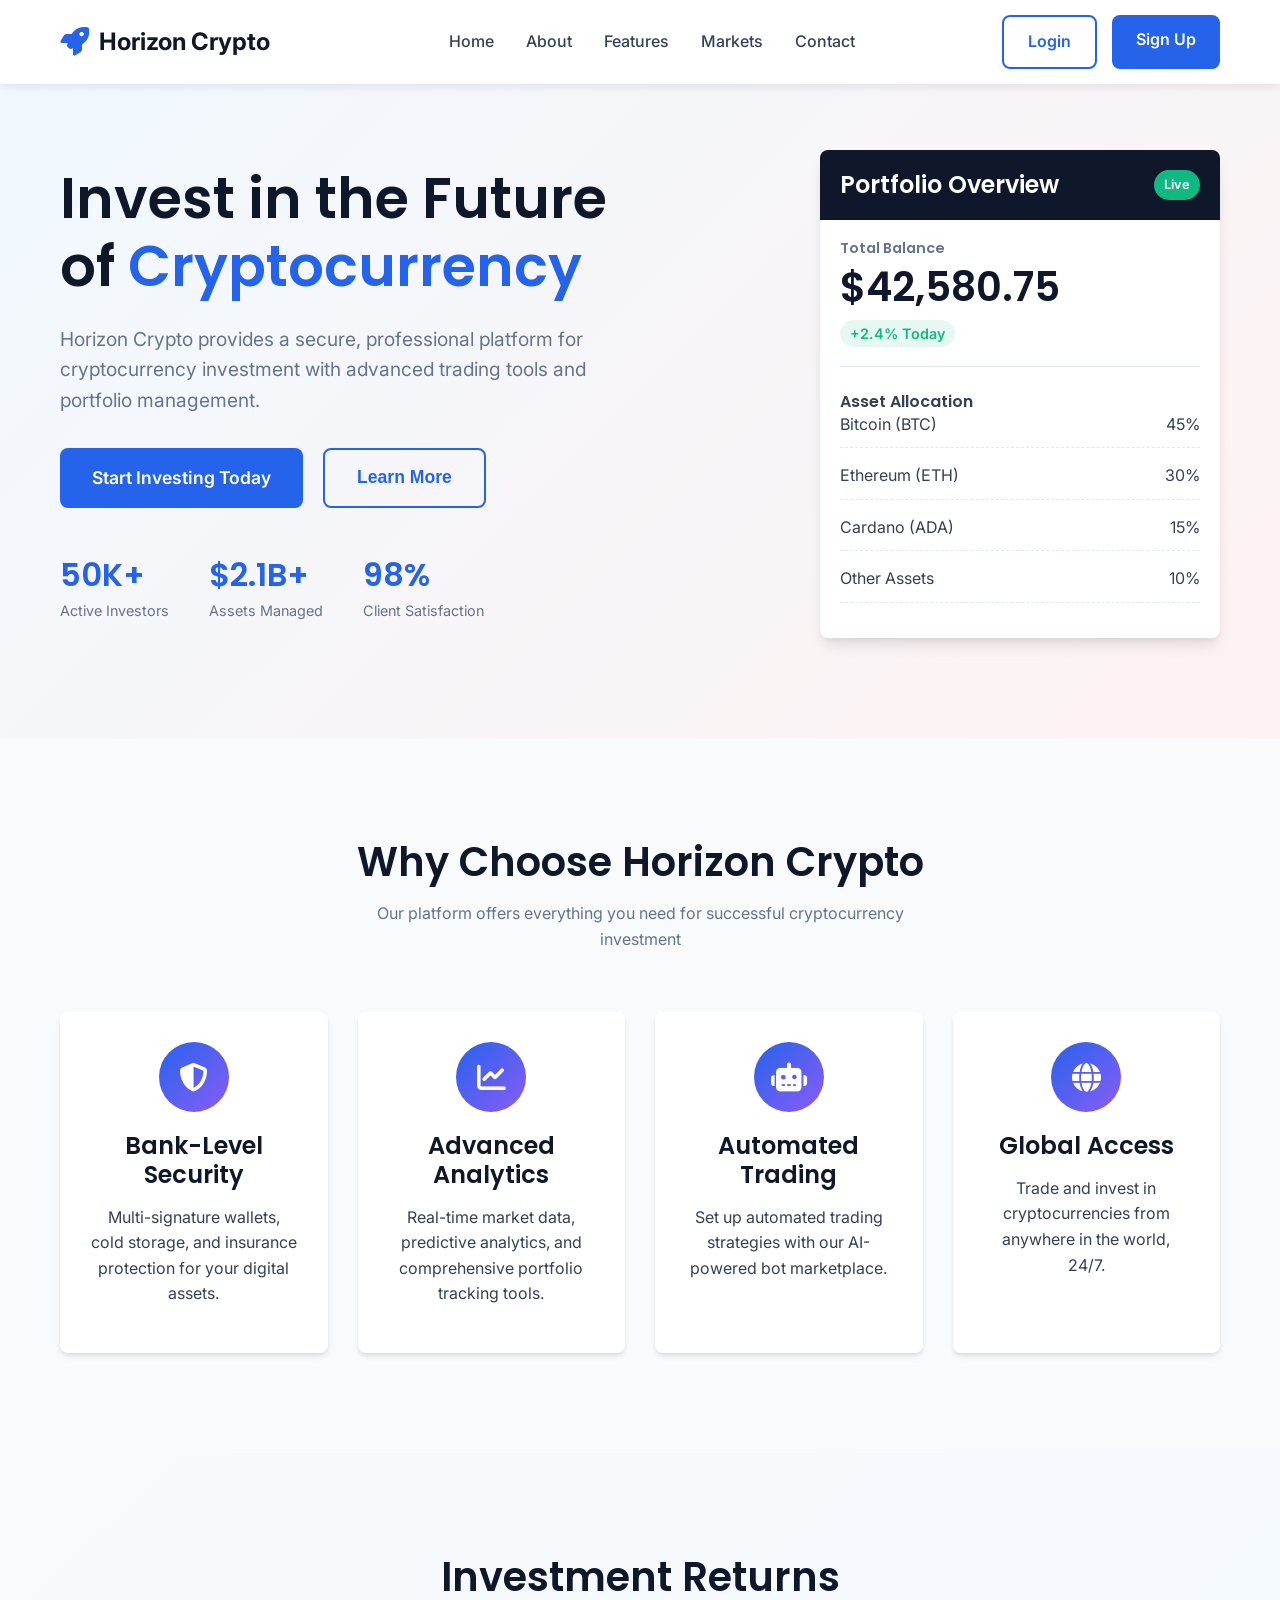
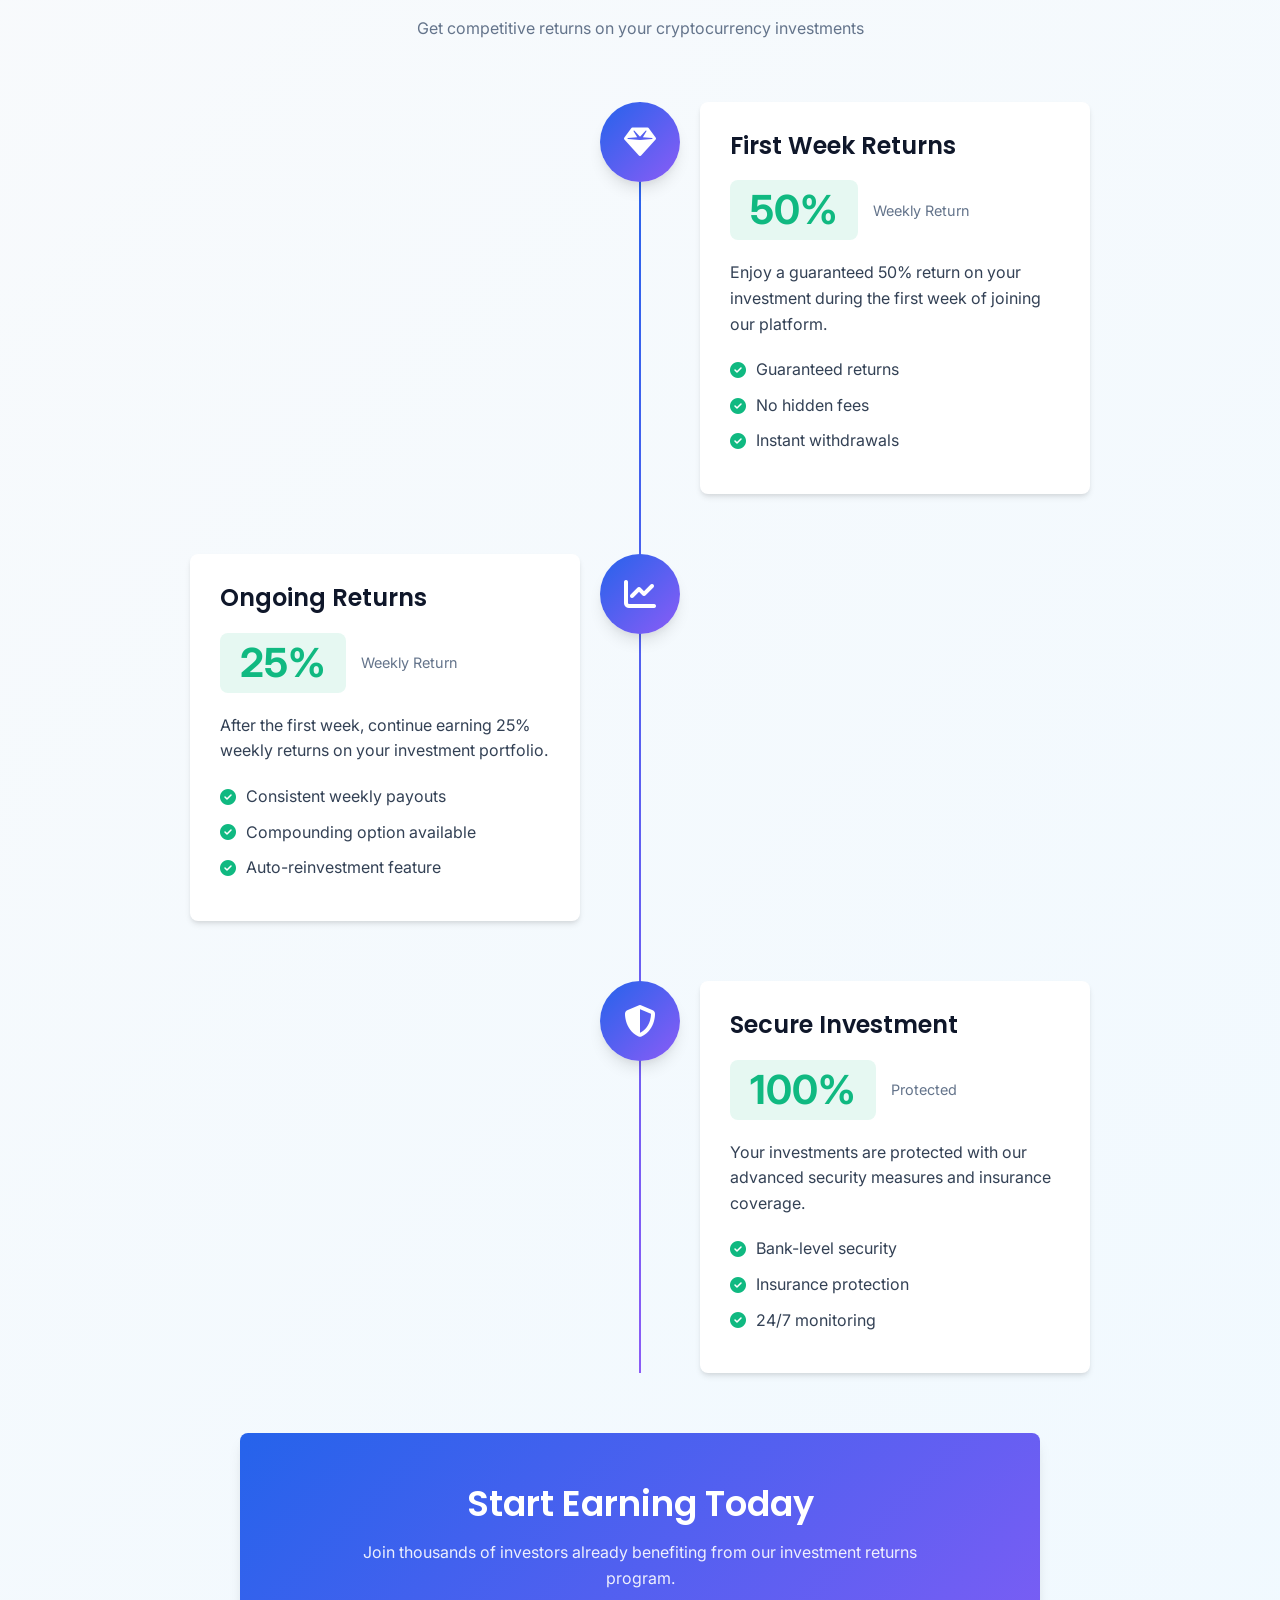
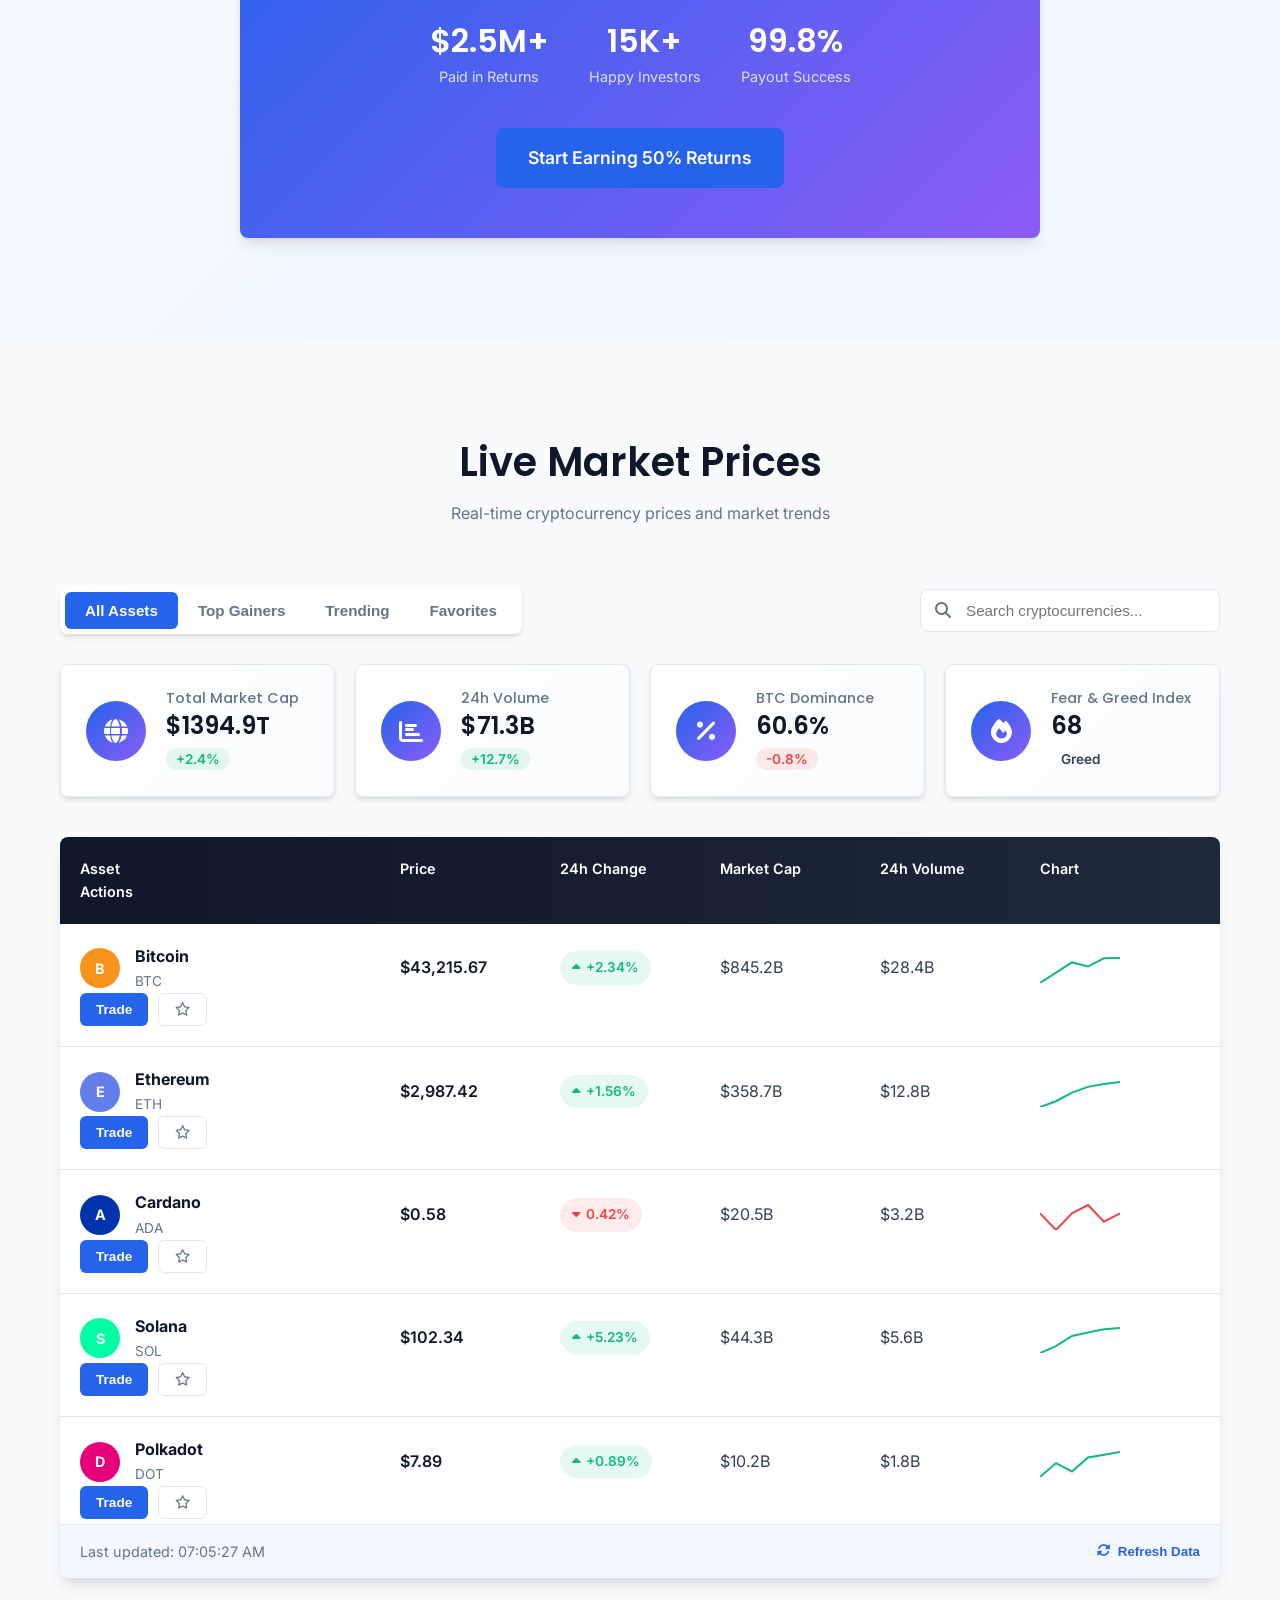
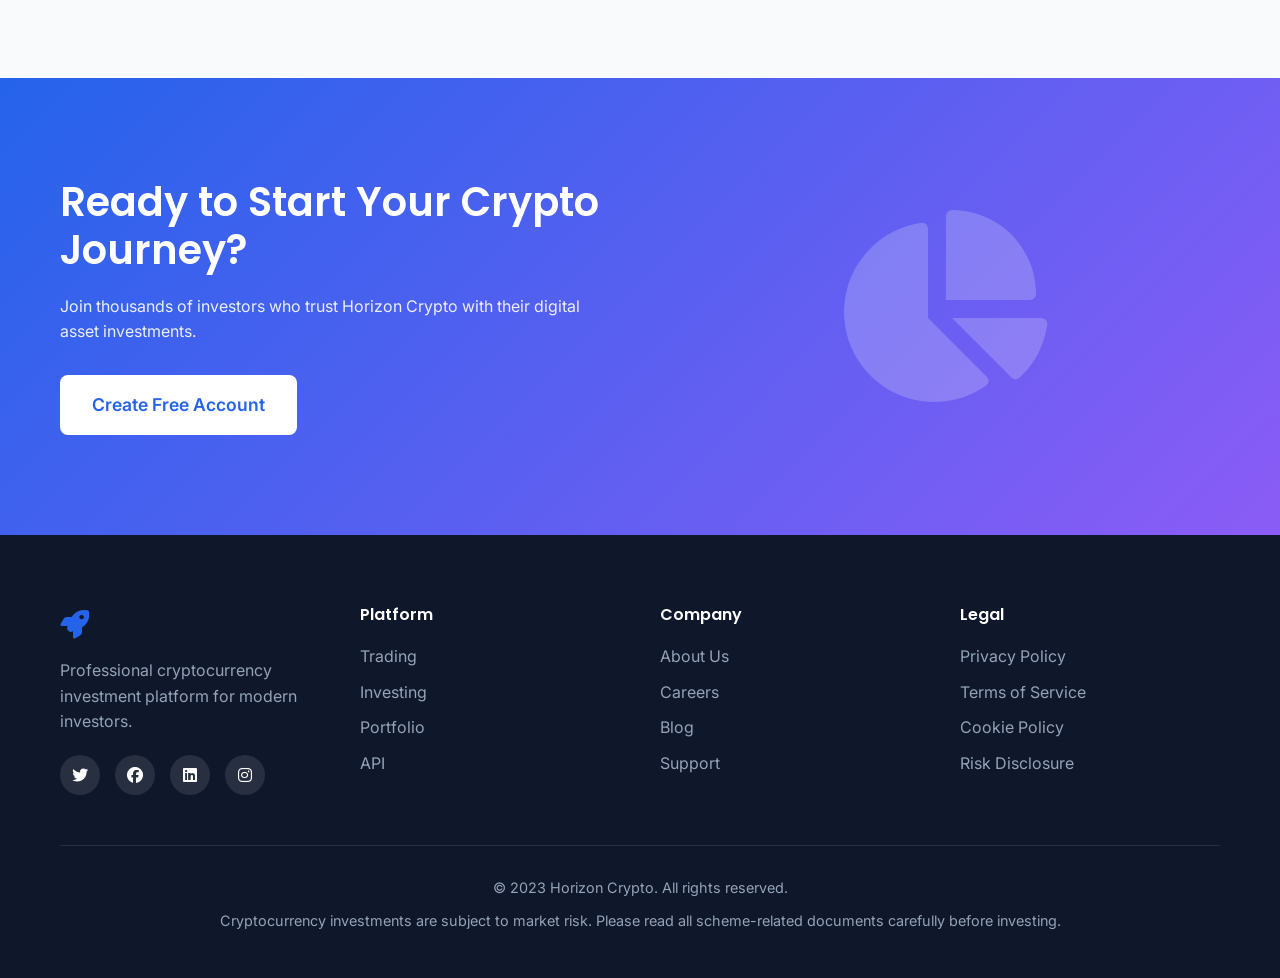
==== index.html @ 19ad2c1e "first commit" ====
<!DOCTYPE html>
<html lang="en">

<head>
    <meta charset="UTF-8">
    <meta name="viewport" content="width=device-width, initial-scale=1.0">
    <title>Horizon Crypto - Professional Cryptocurrency Investment</title>
    <link rel="stylesheet" href="./CSS/main.css">
    <link rel="stylesheet" href="https://cdnjs.cloudflare.com/ajax/libs/font-awesome/6.4.0/css/all.min.css">
    <link
        href="https://fonts.googleapis.com/css2?family=Inter:wght@300;400;500;600;700&family=Poppins:wght@400;500;600;700&display=swap"
        rel="stylesheet">
    <link rel="icon" type="image/x-icon"
        href="data:image/svg+xml,<svg xmlns=%22http://www.w3.org/2000/svg%22 viewBox=%220 0 100 100%22><text y=%22.9em%22 font-size=%2290%22>🚀</text></svg>">
</head>

<body>
    <!-- Navigation -->
    <nav class="navbar">
        <div class="container nav-container">
            <a href="index.html" class="logo">
                <i class="fas fa-rocket"></i>
                <span>Horizon Crypto</span>
            </a>

            <ul class="nav-menu">
                <li><a href="#home">Home</a></li>
                <li><a href="#about">About</a></li>
                <li><a href="#features">Features</a></li>
                <li><a href="#markets">Markets</a></li>
                <li><a href="#contact">Contact</a></li>
            </ul>

            <div class="nav-buttons">
                <a href="login.html" class="btn btn-outline">Login</a>
                <a href="signup.html" class="btn btn-primary">Sign Up</a>
            </div>

            <div class="hamburger" id="hamburger">
                <span></span>
                <span></span>
                <span></span>
            </div>
        </div>
    </nav>

    <!-- Hero Section -->
    <section class="hero" id="home">
        <div class="container hero-container">
            <div class="hero-content">
                <h1 class="hero-title">Invest in the Future of <span class="highlight">Cryptocurrency</span></h1>
                <p class="hero-subtitle">Horizon Crypto provides a secure, professional platform for cryptocurrency
                    investment with advanced trading tools and portfolio management.</p>
                <div class="hero-buttons">
                    <a href="signup.html" class="btn btn-primary btn-large">Start Investing Today</a>
                    <button class="btn btn-outline btn-large" id="learnMoreBtn">Learn More</button>
                </div>
                <div class="hero-stats">
                    <div class="stat">
                        <h3>50K+</h3>
                        <p>Active Investors</p>
                    </div>
                    <div class="stat">
                        <h3>$2.1B+</h3>
                        <p>Assets Managed</p>
                    </div>
                    <div class="stat">
                        <h3>98%</h3>
                        <p>Client Satisfaction</p>
                    </div>
                </div>
            </div>
            <div class="hero-image">
                <div class="crypto-card">
                    <div class="card-header">
                        <h3>Portfolio Overview</h3>
                        <span class="card-badge">Live</span>
                    </div>
                    <div class="card-content">
                        <div class="portfolio-value">
                            <h4>Total Balance</h4>
                            <h2>$42,580.75</h2>
                            <span class="positive-change">+2.4% Today</span>
                        </div>
                        <div class="portfolio-distribution">
                            <h4>Asset Allocation</h4>
                            <div class="distribution-item">
                                <span>Bitcoin (BTC)</span>
                                <span>45%</span>
                            </div>
                            <div class="distribution-item">
                                <span>Ethereum (ETH)</span>
                                <span>30%</span>
                            </div>
                            <div class="distribution-item">
                                <span>Cardano (ADA)</span>
                                <span>15%</span>
                            </div>
                            <div class="distribution-item">
                                <span>Other Assets</span>
                                <span>10%</span>
                            </div>
                        </div>
                    </div>
                </div>
            </div>
        </div>
    </section>

    <!-- Features Section -->
    <section class="features" id="features">
        <div class="container">
            <div class="section-header">
                <h2>Why Choose Horizon Crypto</h2>
                <p>Our platform offers everything you need for successful cryptocurrency investment</p>
            </div>

            <div class="features-grid">
                <div class="feature-card">
                    <div class="feature-icon">
                        <i class="fas fa-shield-alt"></i>
                    </div>
                    <h3>Bank-Level Security</h3>
                    <p>Multi-signature wallets, cold storage, and insurance protection for your digital assets.</p>
                </div>

                <div class="feature-card">
                    <div class="feature-icon">
                        <i class="fas fa-chart-line"></i>
                    </div>
                    <h3>Advanced Analytics</h3>
                    <p>Real-time market data, predictive analytics, and comprehensive portfolio tracking tools.</p>
                </div>

                <div class="feature-card">
                    <div class="feature-icon">
                        <i class="fas fa-robot"></i>
                    </div>
                    <h3>Automated Trading</h3>
                    <p>Set up automated trading strategies with our AI-powered bot marketplace.</p>
                </div>

                <div class="feature-card">
                    <div class="feature-icon">
                        <i class="fas fa-globe"></i>
                    </div>
                    <h3>Global Access</h3>
                    <p>Trade and invest in cryptocurrencies from anywhere in the world, 24/7.</p>
                </div>
            </div>
        </div>
    </section>

    <!-- Add this after the Features section in index.html -->
    <!-- Investment Returns Section -->
    <section class="investment-returns" id="returns">
        <div class="container">
            <div class="section-header">
                <h2>Investment Returns</h2>
                <p>Get competitive returns on your cryptocurrency investments</p>
            </div>

            <div class="returns-timeline">
                <div class="timeline-item">
                    <div class="timeline-icon">
                        <i class="fas fa-gem"></i>
                    </div>
                    <div class="timeline-content">
                        <h3>First Week Returns</h3>
                        <div class="return-percentage">
                            <span class="percentage-badge">50%</span>
                            <span class="return-period">Weekly Return</span>
                        </div>
                        <p>Enjoy a guaranteed 50% return on your investment during the first week of joining our
                            platform.</p>
                        <ul class="return-features">
                            <li><i class="fas fa-check-circle"></i> Guaranteed returns</li>
                            <li><i class="fas fa-check-circle"></i> No hidden fees</li>
                            <li><i class="fas fa-check-circle"></i> Instant withdrawals</li>
                        </ul>
                    </div>
                </div>

                <div class="timeline-item">
                    <div class="timeline-icon">
                        <i class="fas fa-chart-line"></i>
                    </div>
                    <div class="timeline-content">
                        <h3>Ongoing Returns</h3>
                        <div class="return-percentage">
                            <span class="percentage-badge">25%</span>
                            <span class="return-period">Weekly Return</span>
                        </div>
                        <p>After the first week, continue earning 25% weekly returns on your investment portfolio.</p>
                        <ul class="return-features">
                            <li><i class="fas fa-check-circle"></i> Consistent weekly payouts</li>
                            <li><i class="fas fa-check-circle"></i> Compounding option available</li>
                            <li><i class="fas fa-check-circle"></i> Auto-reinvestment feature</li>
                        </ul>
                    </div>
                </div>

                <div class="timeline-item">
                    <div class="timeline-icon">
                        <i class="fas fa-shield-alt"></i>
                    </div>
                    <div class="timeline-content">
                        <h3>Secure Investment</h3>
                        <div class="return-percentage">
                            <span class="percentage-badge">100%</span>
                            <span class="return-period">Protected</span>
                        </div>
                        <p>Your investments are protected with our advanced security measures and insurance coverage.
                        </p>
                        <ul class="return-features">
                            <li><i class="fas fa-check-circle"></i> Bank-level security</li>
                            <li><i class="fas fa-check-circle"></i> Insurance protection</li>
                            <li><i class="fas fa-check-circle"></i> 24/7 monitoring</li>
                        </ul>
                    </div>
                </div>
            </div>

            <div class="returns-cta">
                <div class="cta-card">
                    <h3>Start Earning Today</h3>
                    <p>Join thousands of investors already benefiting from our investment returns program.</p>
                    <div class="cta-stats">
                        <div class="stat-item">
                            <h4>$2.5M+</h4>
                            <p>Paid in Returns</p>
                        </div>
                        <div class="stat-item">
                            <h4>15K+</h4>
                            <p>Happy Investors</p>
                        </div>
                        <div class="stat-item">
                            <h4>99.8%</h4>
                            <p>Payout Success</p>
                        </div>
                    </div>
                    <a href="signup.html" class="btn btn-primary btn-large">Start Earning 50% Returns</a>
                </div>
            </div>
        </div>
    </section>

    <!-- Markets Section -->
    <section class="markets" id="markets">
        <div class="container">
            <div class="section-header">
                <h2>Live Market Prices</h2>
                <p>Real-time cryptocurrency prices and market trends</p>
            </div>

            <!-- Market Filters -->
            <div class="market-filters">
                <div class="filter-tabs">
                    <button class="filter-tab active" data-filter="all">All Assets</button>
                    <button class="filter-tab" data-filter="top">Top Gainers</button>
                    <button class="filter-tab" data-filter="trending">Trending</button>
                    <button class="filter-tab" data-filter="favorites">Favorites</button>
                </div>
                <div class="market-search">
                    <i class="fas fa-search"></i>
                    <input type="text" id="searchCrypto" placeholder="Search cryptocurrencies...">
                </div>
            </div>

            <!-- Market Stats -->
            <div class="market-stats">
                <div class="stat-card">
                    <div class="stat-icon">
                        <i class="fas fa-globe"></i>
                    </div>
                    <div class="stat-content">
                        <h4>Total Market Cap</h4>
                        <h3 id="totalMarketCap">$1.84T</h3>
                        <span class="stat-change positive">+2.4%</span>
                    </div>
                </div>
                <div class="stat-card">
                    <div class="stat-icon">
                        <i class="fas fa-chart-bar"></i>
                    </div>
                    <div class="stat-content">
                        <h4>24h Volume</h4>
                        <h3 id="totalVolume">$68.4B</h3>
                        <span class="stat-change positive">+12.7%</span>
                    </div>
                </div>
                <div class="stat-card">
                    <div class="stat-icon">
                        <i class="fas fa-percentage"></i>
                    </div>
                    <div class="stat-content">
                        <h4>BTC Dominance</h4>
                        <h3 id="btcDominance">52.3%</h3>
                        <span class="stat-change negative">-0.8%</span>
                    </div>
                </div>
                <div class="stat-card">
                    <div class="stat-icon">
                        <i class="fas fa-fire"></i>
                    </div>
                    <div class="stat-content">
                        <h4>Fear & Greed Index</h4>
                        <h3 id="fearGreedIndex">68</h3>
                        <span class="stat-change neutral">Greed</span>
                    </div>
                </div>
            </div>

            <!-- Markets Table -->
            <div class="markets-container">
                <div class="table-header">
                    <div class="header-cell">Asset</div>
                    <div class="header-cell">Price</div>
                    <div class="header-cell">24h Change</div>
                    <div class="header-cell">Market Cap</div>
                    <div class="header-cell">24h Volume</div>
                    <div class="header-cell">Chart</div>
                    <div class="header-cell">Actions</div>
                </div>

                <div class="table-body" id="cryptoTableBody">
                    <!-- Crypto data will be populated by JavaScript -->
                </div>

                <div class="market-update">
                    <span>Last updated: <span id="lastUpdateTime">Just now</span></span>
                    <button class="refresh-btn" id="refreshMarketData">
                        <i class="fas fa-sync-alt"></i>
                        Refresh Data
                    </button>
                </div>
            </div>
        </div>
    </section>

    <!-- CTA Section -->
    <section class="cta">
        <div class="container cta-container">
            <div class="cta-content">
                <h2>Ready to Start Your Crypto Journey?</h2>
                <p>Join thousands of investors who trust Horizon Crypto with their digital asset investments.</p>
                <a href="signup.html" class="btn btn-primary btn-large">Create Free Account</a>
            </div>
            <div class="cta-image">
                <i class="fas fa-chart-pie"></i>
            </div>
        </div>
    </section>

    <!-- Footer -->
    <footer class="footer" id="contact">
        <div class="container">
            <div class="footer-content">
                <div class="footer-section">
                    <a href="index.html" class="logo">
                        <i class="fas fa-rocket"></i>
                        <span>Horizon Crypto</span>
                    </a>
                    <p>Professional cryptocurrency investment platform for modern investors.</p>
                    <div class="social-icons">
                        <a href="#"><i class="fab fa-twitter"></i></a>
                        <a href="#"><i class="fab fa-facebook"></i></a>
                        <a href="#"><i class="fab fa-linkedin"></i></a>
                        <a href="#"><i class="fab fa-instagram"></i></a>
                    </div>
                </div>

                <div class="footer-section">
                    <h4>Platform</h4>
                    <ul>
                        <li><a href="#">Trading</a></li>
                        <li><a href="#">Investing</a></li>
                        <li><a href="#">Portfolio</a></li>
                        <li><a href="#">API</a></li>
                    </ul>
                </div>

                <div class="footer-section">
                    <h4>Company</h4>
                    <ul>
                        <li><a href="#">About Us</a></li>
                        <li><a href="#">Careers</a></li>
                        <li><a href="#">Blog</a></li>
                        <li><a href="#">Support</a></li>
                    </ul>
                </div>

                <div class="footer-section">
                    <h4>Legal</h4>
                    <ul>
                        <li><a href="#">Privacy Policy</a></li>
                        <li><a href="#">Terms of Service</a></li>
                        <li><a href="#">Cookie Policy</a></li>
                        <li><a href="#">Risk Disclosure</a></li>
                    </ul>
                </div>
            </div>

            <div class="footer-bottom">
                <p>&copy; 2023 Horizon Crypto. All rights reserved.</p>
                <p>Cryptocurrency investments are subject to market risk. Please read all scheme-related documents
                    carefully before investing.</p>
            </div>
        </div>
    </footer>

    <!-- Success Toast -->
    <div class="toast" id="successToast">
        <div class="toast-content">
            <i class="fas fa-check-circle"></i>
            <div class="toast-message">
                <h4>Success!</h4>
                <p id="toastMessage">Your action was successful.</p>
            </div>
        </div>
    </div>

    <!-- Scripts -->
    <script src="./JAVASCRIPT/main.js"></script>
</body>

</html>
---- CSS/main.css ----
/* Reset and Base Styles */
* {
    margin: 0;
    padding: 0;
    box-sizing: border-box;
}

:root {
    --primary-color: #2563eb;
    --primary-dark: #1d4ed8;
    --secondary-color: #0f172a;
    --accent-color: #8b5cf6;
    --text-color: #334155;
    --text-light: #64748b;
    --bg-color: #ffffff;
    --bg-light: #f8fafc;
    --border-color: #e2e8f0;
    --success-color: #10b981;
    --error-color: #ef4444;
    --warning-color: #f59e0b;
    --shadow: 0 4px 6px -1px rgba(0, 0, 0, 0.1), 0 2px 4px -1px rgba(0, 0, 0, 0.06);
    --shadow-lg: 0 10px 15px -3px rgba(0, 0, 0, 0.1), 0 4px 6px -2px rgba(0, 0, 0, 0.05);
    --radius: 8px;
    --transition: all 0.3s ease;
}

body {
    font-family: 'Inter', sans-serif;
    color: var(--text-color);
    background-color: var(--bg-color);
    line-height: 1.6;
    overflow-x: hidden;
}

.container {
    width: 100%;
    max-width: 1200px;
    margin: 0 auto;
    padding: 0 20px;
}

h1, h2, h3, h4 {
    font-family: 'Poppins', sans-serif;
    font-weight: 600;
    line-height: 1.2;
}

h1 {
    font-size: 3.5rem;
}

h2 {
    font-size: 2.5rem;
}

h3 {
    font-size: 1.5rem;
}

p {
    margin-bottom: 1rem;
}

a {
    text-decoration: none;
    color: inherit;
}

.btn {
    display: inline-block;
    padding: 12px 24px;
    border-radius: var(--radius);
    font-weight: 600;
    font-size: 1rem;
    cursor: pointer;
    border: none;
    transition: var(--transition);
    text-align: center;
}

.btn-primary {
    background-color: var(--primary-color);
    color: white;
}

.btn-primary:hover {
    background-color: var(--primary-dark);
    transform: translateY(-2px);
    box-shadow: var(--shadow);
}

.btn-outline {
    background-color: transparent;
    color: var(--primary-color);
    border: 2px solid var(--primary-color);
}

.btn-outline:hover {
    background-color: rgba(37, 99, 235, 0.1);
}

.btn-large {
    padding: 16px 32px;
    font-size: 1.1rem;
}

.btn-full {
    width: 100%;
}

/* Navigation */
.navbar {
    position: fixed;
    top: 0;
    left: 0;
    width: 100%;
    background-color: var(--bg-color);
    box-shadow: 0 2px 10px rgba(0, 0, 0, 0.1);
    z-index: 1000;
    padding: 15px 0;
}

.nav-container {
    display: flex;
    justify-content: space-between;
    align-items: center;
}

.logo {
    display: flex;
    align-items: center;
    font-size: 1.5rem;
    font-weight: 700;
    color: var(--secondary-color);
}

.logo i {
    color: var(--primary-color);
    margin-right: 10px;
    font-size: 1.8rem;
}

.nav-menu {
    display: flex;
    list-style: none;
}

.nav-menu li {
    margin-left: 2rem;
}

.nav-menu a {
    font-weight: 500;
    color: var(--text-color);
    transition: var(--transition);
}

.nav-menu a:hover {
    color: var(--primary-color);
}

.nav-buttons {
    display: flex;
    gap: 15px;
}

.hamburger {
    display: none;
    flex-direction: column;
    cursor: pointer;
}

.hamburger span {
    width: 25px;
    height: 3px;
    background-color: var(--secondary-color);
    margin: 3px 0;
    transition: var(--transition);
}

/* Hero Section */
.hero {
    padding: 150px 0 100px;
    background: linear-gradient(135deg, #f0f9ff 0%, #fef2f2 100%);
    overflow: hidden;
}

.hero-container {
    display: flex;
    align-items: center;
    justify-content: space-between;
    gap: 40px;
}

.hero-content {
    flex: 1;
}

.hero-title {
    margin-bottom: 1.5rem;
    color: var(--secondary-color);
}

.highlight {
    color: var(--primary-color);
}

.hero-subtitle {
    font-size: 1.2rem;
    color: var(--text-light);
    margin-bottom: 2rem;
    max-width: 600px;
}

.hero-buttons {
    display: flex;
    gap: 20px;
    margin-bottom: 3rem;
}

.hero-stats {
    display: flex;
    gap: 40px;
}

.stat h3 {
    font-size: 2rem;
    color: var(--primary-color);
    margin-bottom: 5px;
}

.stat p {
    color: var(--text-light);
    font-size: 0.9rem;
    margin: 0;
}

.hero-image {
    flex: 1;
    display: flex;
    justify-content: flex-end;
}

.crypto-card {
    background-color: var(--bg-color);
    border-radius: var(--radius);
    box-shadow: var(--shadow-lg);
    width: 100%;
    max-width: 400px;
    overflow: hidden;
    animation: float 6s ease-in-out infinite;
}

@keyframes float {
    0%, 100% { transform: translateY(0); }
    50% { transform: translateY(-20px); }
}

.card-header {
    display: flex;
    justify-content: space-between;
    align-items: center;
    padding: 20px;
    background-color: var(--secondary-color);
    color: white;
}

.card-badge {
    background-color: var(--success-color);
    color: white;
    padding: 5px 10px;
    border-radius: 20px;
    font-size: 0.8rem;
    font-weight: 600;
}

.card-content {
    padding: 20px;
}

.portfolio-value {
    margin-bottom: 25px;
    padding-bottom: 20px;
    border-bottom: 1px solid var(--border-color);
}

.portfolio-value h4 {
    color: var(--text-light);
    font-size: 0.9rem;
    margin-bottom: 5px;
}

.portfolio-value h2 {
    color: var(--secondary-color);
    margin-bottom: 10px;
}

.positive-change {
    color: var(--success-color);
    font-weight: 600;
    background-color: rgba(16, 185, 129, 0.1);
    padding: 5px 10px;
    border-radius: 20px;
    font-size: 0.9rem;
}

.distribution-item {
    display: flex;
    justify-content: space-between;
    margin-bottom: 15px;
    padding-bottom: 10px;
    border-bottom: 1px dashed var(--border-color);
}

/* Features Section */
.features {
    padding: 100px 0;
    background-color: var(--bg-light);
}

.section-header {
    text-align: center;
    margin-bottom: 60px;
}

.section-header h2 {
    color: var(--secondary-color);
    margin-bottom: 15px;
}

.section-header p {
    color: var(--text-light);
    max-width: 600px;
    margin: 0 auto;
}

.features-grid {
    display: grid;
    grid-template-columns: repeat(auto-fit, minmax(250px, 1fr));
    gap: 30px;
}

.feature-card {
    background-color: var(--bg-color);
    padding: 30px;
    border-radius: var(--radius);
    box-shadow: var(--shadow);
    transition: var(--transition);
    text-align: center;
}

.feature-card:hover {
    transform: translateY(-10px);
    box-shadow: var(--shadow-lg);
}

.feature-icon {
    width: 70px;
    height: 70px;
    background: linear-gradient(135deg, var(--primary-color), var(--accent-color));
    border-radius: 50%;
    display: flex;
    align-items: center;
    justify-content: center;
    margin: 0 auto 20px;
}

.feature-icon i {
    font-size: 1.8rem;
    color: white;
}

.feature-card h3 {
    margin-bottom: 15px;
    color: var(--secondary-color);
}

/* Markets Section */
.markets {
    padding: 100px 0;
}

.markets-table {
    border-radius: var(--radius);
    overflow: hidden;
    box-shadow: var(--shadow);
}

.table-header {
    background-color: var(--secondary-color);
    color: white;
}

.table-row {
    display: grid;
    grid-template-columns: 2fr 1fr 1fr 1.5fr 1fr;
    padding: 15px 20px;
}

.table-body .table-row {
    border-bottom: 1px solid var(--border-color);
    background-color: var(--bg-color);
    transition: var(--transition);
}

.table-body .table-row:hover {
    background-color: var(--bg-light);
}

.table-cell {
    display: flex;
    align-items: center;
}

.crypto-item {
    display: contents;
}

.crypto-icon {
    width: 32px;
    height: 32px;
    border-radius: 50%;
    background-color: var(--primary-color);
    display: flex;
    align-items: center;
    justify-content: center;
    margin-right: 10px;
    color: white;
    font-weight: bold;
}

/* CTA Section */
.cta {
    padding: 100px 0;
    background: linear-gradient(135deg, var(--primary-color), var(--accent-color));
    color: white;
}

.cta-container {
    display: flex;
    align-items: center;
    justify-content: space-between;
    gap: 40px;
}

.cta-content {
    flex: 1;
}

.cta-content h2 {
    margin-bottom: 20px;
}

.cta-content p {
    margin-bottom: 30px;
    opacity: 0.9;
}

.cta-content .btn-primary {
    background-color: white;
    color: var(--primary-color);
}

.cta-content .btn-primary:hover {
    background-color: var(--bg-light);
}

.cta-image {
    flex: 1;
    display: flex;
    justify-content: center;
}

.cta-image i {
    font-size: 12rem;
    opacity: 0.2;
}

/* Footer */
.footer {
    background-color: var(--secondary-color);
    color: white;
    padding: 70px 0 30px;
}

.footer-content {
    display: grid;
    grid-template-columns: repeat(auto-fit, minmax(200px, 1fr));
    gap: 40px;
    margin-bottom: 50px;
}

.footer-section p {
    color: #94a3b8;
    margin-top: 15px;
    max-width: 300px;
}

.footer-section h4 {
    margin-bottom: 20px;
    color: white;
}

.footer-section ul {
    list-style: none;
}

.footer-section ul li {
    margin-bottom: 10px;
}

.footer-section ul li a {
    color: #94a3b8;
    transition: var(--transition);
}

.footer-section ul li a:hover {
    color: white;
}


/* Markets Section - Enhanced */
.markets {
    padding: 100px 0;
    background-color: var(--bg-light);
}

.market-filters {
    display: flex;
    justify-content: space-between;
    align-items: center;
    margin-bottom: 30px;
    flex-wrap: wrap;
    gap: 20px;
}

.filter-tabs {
    display: flex;
    background-color: white;
    border-radius: var(--radius);
    padding: 5px;
    box-shadow: var(--shadow);
}

.filter-tab {
    padding: 10px 20px;
    border: none;
    background: none;
    font-weight: 600;
    color: var(--text-light);
    cursor: pointer;
    border-radius: 6px;
    transition: var(--transition);
    font-size: 0.95rem;
}

.filter-tab.active {
    background-color: var(--primary-color);
    color: white;
}

.filter-tab:hover:not(.active) {
    background-color: var(--bg-light);
    color: var(--text-color);
}

.market-search {
    position: relative;
    width: 300px;
}

.market-search i {
    position: absolute;
    left: 15px;
    top: 50%;
    transform: translateY(-50%);
    color: var(--text-light);
}

.market-search input {
    width: 100%;
    padding: 12px 15px 12px 45px;
    border: 1px solid var(--border-color);
    border-radius: var(--radius);
    font-size: 0.95rem;
    transition: var(--transition);
    background-color: white;
}

.market-search input:focus {
    outline: none;
    border-color: var(--primary-color);
    box-shadow: 0 0 0 3px rgba(37, 99, 235, 0.1);
}

.market-stats {
    display: grid;
    grid-template-columns: repeat(auto-fit, minmax(250px, 1fr));
    gap: 20px;
    margin-bottom: 40px;
}

.stat-card {
    background: linear-gradient(135deg, #ffffff, #f8fafc);
    border-radius: var(--radius);
    padding: 25px;
    display: flex;
    align-items: center;
    box-shadow: var(--shadow);
    transition: var(--transition);
    border: 1px solid var(--border-color);
}

.stat-card:hover {
    transform: translateY(-5px);
    box-shadow: var(--shadow-lg);
}

.stat-icon {
    width: 60px;
    height: 60px;
    border-radius: 50%;
    background: linear-gradient(135deg, var(--primary-color), var(--accent-color));
    display: flex;
    align-items: center;
    justify-content: center;
    margin-right: 20px;
    flex-shrink: 0;
}

.stat-icon i {
    font-size: 1.5rem;
    color: white;
}

.stat-content h4 {
    color: var(--text-light);
    font-size: 0.9rem;
    margin-bottom: 5px;
    font-weight: 500;
}

.stat-content h3 {
    color: var(--secondary-color);
    margin-bottom: 5px;
    font-size: 1.5rem;
}

.stat-change {
    font-size: 0.85rem;
    font-weight: 600;
    padding: 3px 10px;
    border-radius: 20px;
}

.stat-change.positive {
    background-color: rgba(16, 185, 129, 0.1);
    color: var(--success-color);
}

.stat-change.negative {
    background-color: rgba(239, 68, 68, 0.1);
    color: var(--error-color);
}

.markets-container {
    background-color: white;
    border-radius: var(--radius);
    overflow: hidden;
    box-shadow: var(--shadow-lg);
}

.table-header {
    display: grid;
    grid-template-columns: 2fr 1fr 1fr 1fr 1fr 1fr;
    padding: 20px;
    background: linear-gradient(to right, var(--secondary-color), #1e293b);
    color: white;
    font-weight: 600;
    font-size: 0.9rem;
}

.table-body {
    max-height: 600px;
    overflow-y: auto;
}

.crypto-row {
    display: grid;
    grid-template-columns: 2fr 1fr 1fr 1fr 1fr 1fr;
    padding: 20px;
    border-bottom: 1px solid var(--border-color);
    align-items: center;
    transition: var(--transition);
    position: relative;
}

.crypto-row:hover {
    background-color: rgba(37, 99, 235, 0.03);
}

.crypto-row:last-child {
    border-bottom: none;
}

.crypto-info {
    display: flex;
    align-items: center;
    gap: 15px;
}

.crypto-logo {
    width: 40px;
    height: 40px;
    border-radius: 50%;
    display: flex;
    align-items: center;
    justify-content: center;
    font-weight: bold;
    color: white;
    font-size: 0.9rem;
}

.crypto-name {
    display: flex;
    flex-direction: column;
}

.crypto-name strong {
    color: var(--secondary-color);
    font-size: 1rem;
}

.crypto-symbol {
    color: var(--text-light);
    font-size: 0.85rem;
    margin-top: 2px;
}

.crypto-price {
    font-weight: 600;
    color: var(--secondary-color);
    font-size: 1rem;
}

.price-change {
    display: inline-flex;
    align-items: center;
    gap: 5px;
    padding: 6px 12px;
    border-radius: 20px;
    font-weight: 600;
    font-size: 0.85rem;
    width: fit-content;
}

.price-change.positive {
    background-color: rgba(16, 185, 129, 0.1);
    color: var(--success-color);
}

.price-change.negative {
    background-color: rgba(239, 68, 68, 0.1);
    color: var(--error-color);
}

.price-change.neutral {
    background-color: rgba(148, 163, 184, 0.1);
    color: var(--text-light);
}

.market-cap {
    color: var(--secondary-color);
    font-weight: 500;
}

.volume {
    color: var(--secondary-color);
    font-weight: 500;
}

.chart-container {
    width: 80px;
    height: 30px;
    position: relative;
}

.chart-line {
    width: 100%;
    height: 100%;
}

.chart-line.positive {
    stroke: var(--success-color);
}

.chart-line.negative {
    stroke: var(--error-color);
}

.chart-line.neutral {
    stroke: var(--text-light);
}

.crypto-actions {
    display: flex;
    gap: 10px;
}

.action-btn {
    padding: 8px 16px;
    border-radius: 6px;
    border: none;
    font-weight: 600;
    font-size: 0.85rem;
    cursor: pointer;
    transition: var(--transition);
}

.action-btn.trade {
    background-color: var(--primary-color);
    color: white;
}

.action-btn.trade:hover {
    background-color: var(--primary-dark);
}

.action-btn.favorite {
    background-color: transparent;
    border: 1px solid var(--border-color);
    color: var(--text-light);
}

.action-btn.favorite:hover {
    border-color: var(--primary-color);
    color: var(--primary-color);
}

.action-btn.favorite.active {
    background-color: rgba(239, 68, 68, 0.1);
    border-color: var(--error-color);
    color: var(--error-color);
}

.market-update {
    display: flex;
    justify-content: space-between;
    align-items: center;
    padding: 15px 20px;
    background-color: rgba(37, 99, 235, 0.05);
    border-top: 1px solid var(--border-color);
    font-size: 0.9rem;
    color: var(--text-light);
}

.refresh-btn {
    background: none;
    border: none;
    color: var(--primary-color);
    font-weight: 600;
    cursor: pointer;
    display: flex;
    align-items: center;
    gap: 8px;
    transition: var(--transition);
}

.refresh-btn:hover {
    color: var(--primary-dark);
}

.refresh-btn i {
    transition: transform 0.3s ease;
}

.refresh-btn.spinning i {
    animation: spin 1s linear infinite;
}

@keyframes spin {
    from { transform: rotate(0deg); }
    to { transform: rotate(360deg); }
}

/* Custom scrollbar for table */
.table-body::-webkit-scrollbar {
    width: 6px;
}

.table-body::-webkit-scrollbar-track {
    background: #f1f1f1;
    border-radius: 3px;
}

.table-body::-webkit-scrollbar-thumb {
    background: #c1c1c1;
    border-radius: 3px;
}

.table-body::-webkit-scrollbar-thumb:hover {
    background: #a1a1a1;
}

/* Responsive styles for markets */
@media (max-width: 992px) {
    .table-header,
    .crypto-row {
        grid-template-columns: 1.5fr 1fr 1fr 1fr;
    }
    
    .table-header .header-cell:nth-child(4),
    .table-header .header-cell:nth-child(5),
    .crypto-row .crypto-volume,
    .crypto-row .crypto-chart {
        display: none;
    }
    
    .market-stats {
        grid-template-columns: repeat(2, 1fr);
    }
}

@media (max-width: 768px) {
    .market-filters {
        flex-direction: column;
        align-items: stretch;
    }
    
    .filter-tabs {
        overflow-x: auto;
        padding-bottom: 5px;
    }
    
    .market-search {
        width: 100%;
    }
    
    .market-stats {
        grid-template-columns: 1fr;
    }
    
    .table-header,
    .crypto-row {
        grid-template-columns: 1.5fr 1fr 1fr;
    }
    
    .table-header .header-cell:nth-child(3),
    .crypto-row .crypto-marketcap {
        display: none;
    }
}

@media (max-width: 480px) {
    .table-header,
    .crypto-row {
        grid-template-columns: 1fr 1fr;
        padding: 15px;
    }
    
    .table-header .header-cell:nth-child(2),
    .crypto-row .crypto-change {
        display: none;
    }
    
    .crypto-actions {
        flex-direction: column;
        width: 100%;
    }
    
    .action-btn {
        width: 100%;
    }
}

.social-icons {
    display: flex;
    gap: 15px;
    margin-top: 20px;
}

.social-icons a {
    width: 40px;
    height: 40px;
    border-radius: 50%;
    background-color: rgba(255, 255, 255, 0.1);
    display: flex;
    align-items: center;
    justify-content: center;
    transition: var(--transition);
}

.social-icons a:hover {
    background-color: var(--primary-color);
}

.footer-bottom {
    text-align: center;
    padding-top: 30px;
    border-top: 1px solid rgba(255, 255, 255, 0.1);
    color: #94a3b8;
    font-size: 0.9rem;
}

.footer-bottom p:first-child {
    margin-bottom: 10px;
}

/* Modal Styles */
.modal {
    display: none;
    position: fixed;
    top: 0;
    left: 0;
    width: 100%;
    height: 100%;
    background-color: rgba(0, 0, 0, 0.5);
    z-index: 2000;
    justify-content: center;
    align-items: center;
    padding: 20px;
}

.modal.active {
    display: flex;
}

.modal-content {
    background-color: var(--bg-color);
    border-radius: var(--radius);
    width: 100%;
    max-width: 500px;
    max-height: 90vh;
    overflow-y: auto;
    box-shadow: var(--shadow-lg);
    animation: modalSlideIn 0.3s ease;
}

@keyframes modalSlideIn {
    from { transform: translateY(-50px); opacity: 0; }
    to { transform: translateY(0); opacity: 1; }
}

.modal-header {
    display: flex;
    justify-content: space-between;
    align-items: center;
    padding: 25px 30px;
    border-bottom: 1px solid var(--border-color);
}

.modal-header h2 {
    color: var(--secondary-color);
    margin: 0;
}

.close-btn {
    background: none;
    border: none;
    font-size: 1.8rem;
    color: var(--text-light);
    cursor: pointer;
    transition: var(--transition);
}

.close-btn:hover {
    color: var(--secondary-color);
}

.modal-body {
    padding: 30px;
}

.form-group {
    margin-bottom: 20px;
}

.form-group label {
    display: block;
    margin-bottom: 8px;
    font-weight: 500;
    color: var(--secondary-color);
}

.form-group input,
.form-group select {
    width: 100%;
    padding: 12px 15px;
    border: 1px solid var(--border-color);
    border-radius: var(--radius);
    font-size: 1rem;
    transition: var(--transition);
}

















/* Investment Returns Section */
.investment-returns {
    padding: 100px 0;
    background: linear-gradient(135deg, #f8fafc 0%, #f0f9ff 100%);
}

.returns-timeline {
    max-width: 900px;
    margin: 0 auto 60px;
    position: relative;
}

.returns-timeline::before {
    content: '';
    position: absolute;
    left: 50%;
    top: 0;
    bottom: 0;
    width: 2px;
    background: linear-gradient(to bottom, var(--primary-color), var(--accent-color));
    transform: translateX(-50%);
}

.timeline-item {
    display: flex;
    margin-bottom: 60px;
    position: relative;
}

.timeline-item:nth-child(odd) {
    flex-direction: row-reverse;
}

.timeline-icon {
    width: 80px;
    height: 80px;
    background: linear-gradient(135deg, var(--primary-color), var(--accent-color));
    border-radius: 50%;
    display: flex;
    align-items: center;
    justify-content: center;
    position: absolute;
    left: 50%;
    transform: translateX(-50%);
    z-index: 2;
    box-shadow: var(--shadow-lg);
}

.timeline-icon i {
    font-size: 2rem;
    color: white;
}

.timeline-content {
    width: calc(50% - 60px);
    background-color: white;
    padding: 30px;
    border-radius: var(--radius);
    box-shadow: var(--shadow);
    transition: var(--transition);
}

.timeline-item:nth-child(even) .timeline-content {
    margin-right: 60px;
}

.timeline-item:nth-child(odd) .timeline-content {
    margin-left: 60px;
}

.timeline-content:hover {
    transform: translateY(-5px);
    box-shadow: var(--shadow-lg);
}

.timeline-content h3 {
    color: var(--secondary-color);
    margin-bottom: 20px;
}

.return-percentage {
    display: flex;
    align-items: center;
    gap: 15px;
    margin-bottom: 20px;
}

.percentage-badge {
    font-size: 2.5rem;
    font-weight: 700;
    color: var(--success-color);
    background-color: rgba(16, 185, 129, 0.1);
    padding: 10px 20px;
    border-radius: var(--radius);
    line-height: 1;
}

.return-period {
    color: var(--text-light);
    font-size: 0.9rem;
}

.return-features {
    list-style: none;
    margin-top: 20px;
}

.return-features li {
    display: flex;
    align-items: center;
    margin-bottom: 10px;
    color: var(--text-color);
}

.return-features i {
    color: var(--success-color);
    margin-right: 10px;
}

.returns-cta {
    max-width: 800px;
    margin: 0 auto;
}

.cta-card {
    background: linear-gradient(135deg, var(--primary-color), var(--accent-color));
    color: white;
    padding: 50px;
    border-radius: var(--radius);
    text-align: center;
    box-shadow: var(--shadow-lg);
}

.cta-card h3 {
    font-size: 2.2rem;
    margin-bottom: 15px;
    color: white;
}

.cta-card p {
    opacity: 0.9;
    margin-bottom: 30px;
    max-width: 600px;
    margin-left: auto;
    margin-right: auto;
}

.cta-stats {
    display: flex;
    justify-content: center;
    gap: 40px;
    margin-bottom: 40px;
    flex-wrap: wrap;
}

.stat-item h4 {
    font-size: 2rem;
    margin-bottom: 5px;
    color: white;
}

.stat-item p {
    font-size: 0.9rem;
    opacity: 0.8;
    margin: 0;
}


























.form-group input:focus,
.form-group select:focus {
    outline: none;
    border-color: var(--primary-color);
    box-shadow: 0 0 0 3px rgba(37, 99, 235, 0.1);
}

.password-toggle {
    position: absolute;
    right: 15px;
    top: 38px;
    cursor: pointer;
    color: var(--text-light);
}

.password-hint {
    font-size: 0.85rem;
    color: var(--text-light);
    margin-top: 5px;
}

.form-options {
    display: flex;
    justify-content: space-between;
    align-items: center;
    margin-bottom: 25px;
}

.remember-me {
    display: flex;
    align-items: center;
}

.remember-me input {
    margin-right: 8px;
}

.forgot-password {
    color: var(--primary-color);
    font-weight: 500;
}

.forgot-password:hover {
    text-decoration: underline;
}

.divider {
    display: flex;
    align-items: center;
    margin: 25px 0;
    color: var(--text-light);
}

.divider::before,
.divider::after {
    content: '';
    flex: 1;
    height: 1px;
    background-color: var(--border-color);
}

.divider span {
    padding: 0 15px;
}

.social-login {
    display: flex;
    gap: 15px;
    margin-bottom: 25px;
}

.social-btn {
    flex: 1;
    padding: 12px;
    border-radius: var(--radius);
    border: 1px solid var(--border-color);
    background-color: var(--bg-color);
    font-weight: 500;
    cursor: pointer;
    transition: var(--transition);
    display: flex;
    align-items: center;
    justify-content: center;
    gap: 10px;
}

.social-btn.google:hover {
    background-color: #f8fafc;
    border-color: #ddd;
}

.social-btn.github:hover {
    background-color: #0d1117;
    color: white;
}

.modal-footer {
    text-align: center;
    margin-top: 20px;
    padding-top: 20px;
    border-top: 1px solid var(--border-color);
}

.modal-footer a {
    color: var(--primary-color);
    font-weight: 500;
}

.modal-footer a:hover {
    text-decoration: underline;
}

.checkbox-group {
    display: flex;
    align-items: flex-start;
}

.checkbox-group input {
    margin-top: 5px;
    margin-right: 10px;
}

.checkbox-group label {
    margin: 0;
}

/* Toast */
.toast {
    position: fixed;
    bottom: 30px;
    right: 30px;
    background-color: white;
    border-radius: var(--radius);
    box-shadow: var(--shadow-lg);
    padding: 20px;
    max-width: 350px;
    transform: translateY(100px);
    opacity: 0;
    transition: var(--transition);
    z-index: 3000;
}

.toast.show {
    transform: translateY(0);
    opacity: 1;
}

.toast-content {
    display: flex;
    align-items: center;
    gap: 15px;
}

.toast-content i {
    font-size: 2rem;
    color: var(--success-color);
}

.toast-message h4 {
    margin-bottom: 5px;
    color: var(--secondary-color);
}

/* Responsive Styles */
@media (max-width: 992px) {
    h1 {
        font-size: 2.8rem;
    }
    
    h2 {
        font-size: 2.2rem;
    }
    
    .hero-container {
        flex-direction: column;
    }
    
    .hero-content, .hero-image {
        width: 100%;
        text-align: center;
    }
    
    .hero-buttons {
        justify-content: center;
    }
    
    .hero-stats {
        justify-content: center;
    }
    
    .cta-container {
        flex-direction: column;
        text-align: center;
    }
}

@media (max-width: 768px) {
    .nav-menu {
        position: fixed;
        top: 70px;
        left: -100%;
        width: 100%;
        flex-direction: column;
        background-color: var(--bg-color);
        box-shadow: 0 10px 15px rgba(0, 0, 0, 0.1);
        padding: 20px 0;
        transition: var(--transition);
    }
    
    .nav-menu.active {
        left: 0;
    }
    
    .nav-menu li {
        margin: 10px 0;
        text-align: center;
    }
    
    .nav-buttons {
        display: none;
    }
    
    .hamburger {
        display: flex;
    }
    
    .hamburger.active span:nth-child(1) {
        transform: rotate(45deg) translate(5px, 5px);
    }
    
    .hamburger.active span:nth-child(2) {
        opacity: 0;
    }
    
    .hamburger.active span:nth-child(3) {
        transform: rotate(-45deg) translate(7px, -6px);
    }
    
    .table-row {
        grid-template-columns: 1.5fr 1fr 1fr 1fr;
    }
    
    .table-row .table-cell:nth-child(4) {
        display: none;
    }
    
    .social-login {
        flex-direction: column;
    }
}

@media (max-width: 576px) {
    h1 {
        font-size: 2.2rem;
    }
    
    h2 {
        font-size: 1.8rem;
    }
    
    .hero-buttons {
        flex-direction: column;
        align-items: center;
    }
    
    .hero-stats {
        flex-direction: column;
        gap: 20px;
    }
    
    .features-grid {
        grid-template-columns: 1fr;
    }
    
    .table-row {
        grid-template-columns: 1fr 1fr;
    }
    
    .table-row .table-cell:nth-child(3),
    .table-row .table-cell:nth-child(5) {
        display: none;
    }
}

/* ==================================== */
/* RESPONSIVE FIXES FOR ALL SCREEN SIZES */
/* ==================================== */

/* Tablet: 769px - 992px */
@media (max-width: 992px) {
    .timeline-content {
        width: calc(50% - 50px);
        padding: 25px;
    }
    
    .timeline-icon {
        width: 70px;
        height: 70px;
    }
    
    .timeline-icon i {
        font-size: 1.7rem;
    }
    
    .percentage-badge {
        font-size: 2.2rem;
        padding: 8px 16px;
    }
    
    .cta-card {
        padding: 40px;
    }
    
    .cta-card h3 {
        font-size: 2rem;
    }
    
    .stat-item h4 {
        font-size: 1.8rem;
    }
}

/* Small Tablets: 577px - 768px */
@media (max-width: 768px) {
    .returns-timeline::before {
        left: 40px; /* Move timeline line to left */
    }
    
    .timeline-item {
        flex-direction: row !important;
        margin-bottom: 50px;
    }
    
    .timeline-icon {
        left: 40px; /* Align with timeline line */
        transform: none;
        width: 60px;
        height: 60px;
        top: 0;
    }
    
    .timeline-icon i {
        font-size: 1.5rem;
    }
    
    .timeline-content {
        width: calc(100% - 100px);
        margin-left: 100px !important;
        margin-right: 0 !important;
        padding: 20px;
    }
    
    .percentage-badge {
        font-size: 2rem;
        padding: 8px 14px;
    }
    
    .return-percentage {
        flex-direction: column;
        align-items: flex-start;
        gap: 8px;
    }
    
    .return-features li {
        font-size: 0.95rem;
    }
    
    .cta-card {
        padding: 30px 25px;
    }
    
    .cta-card h3 {
        font-size: 1.8rem;
    }
    
    .cta-stats {
        gap: 30px;
    }
    
    .stat-item h4 {
        font-size: 1.6rem;
    }
}

/* Large Mobile: 401px - 576px */
@media (max-width: 576px) {
    .returns-timeline::before {
        left: 30px;
    }
    
    .timeline-icon {
        width: 50px;
        height: 50px;
        left: 30px;
    }
    
    .timeline-icon i {
        font-size: 1.3rem;
    }
    
    .timeline-content {
        width: calc(100% - 70px);
        margin-left: 70px !important;
        padding: 18px;
    }
    
    .timeline-content h3 {
        font-size: 1.3rem;
        margin-bottom: 15px;
    }
    
    .percentage-badge {
        font-size: 1.8rem;
        padding: 6px 12px;
    }
    
    .return-period {
        font-size: 0.85rem;
    }
    
    .return-features li {
        font-size: 0.9rem;
        margin-bottom: 8px;
    }
    
    .return-features i {
        font-size: 0.9rem;
        margin-right: 8px;
    }
    
    .cta-card {
        padding: 25px 20px;
    }
    
    .cta-card h3 {
        font-size: 1.6rem;
        margin-bottom: 12px;
    }
    
    .cta-card p {
        font-size: 0.95rem;
        margin-bottom: 25px;
    }
    
    .cta-stats {
        gap: 20px;
        margin-bottom: 30px;
    }
    
    .stat-item h4 {
        font-size: 1.4rem;
    }
    
    .stat-item p {
        font-size: 0.85rem;
    }
}

/* Small Mobile: 321px - 400px */
@media (max-width: 400px) {
    .investment-returns {
        padding: 70px 0;
    }
    
    .returns-timeline {
        margin-bottom: 40px;
    }
    
    .returns-timeline::before {
        left: 25px;
    }
    
    .timeline-item {
        margin-bottom: 40px;
    }
    
    .timeline-icon {
        width: 45px;
        height: 45px;
        left: 25px;
    }
    
    .timeline-icon i {
        font-size: 1.1rem;
    }
    
    .timeline-content {
        width: calc(100% - 55px);
        margin-left: 55px !important;
        padding: 15px;
    }
    
    .timeline-content h3 {
        font-size: 1.2rem;
        margin-bottom: 12px;
    }
    
    .percentage-badge {
        font-size: 1.6rem;
        padding: 5px 10px;
    }
    
    .return-period {
        font-size: 0.8rem;
    }
    
    .return-features {
        margin-top: 15px;
    }
    
    .return-features li {
        font-size: 0.85rem;
        margin-bottom: 6px;
    }
    
    .return-features i {
        font-size: 0.85rem;
        margin-right: 6px;
    }
    
    .cta-card {
        padding: 20px 15px;
    }
    
    .cta-card h3 {
        font-size: 1.4rem;
    }
    
    .cta-card p {
        font-size: 0.9rem;
        margin-bottom: 20px;
    }
    
    .cta-stats {
        gap: 15px;
        margin-bottom: 25px;
    }
    
    .stat-item {
        flex: 1;
        min-width: 100px;
    }
    
    .stat-item h4 {
        font-size: 1.3rem;
    }
    
    .stat-item p {
        font-size: 0.8rem;
    }
    
    .btn-large {
        padding: 14px 28px;
        font-size: 1rem;
    }
}

/* Extra Small Mobile: 230px - 320px */
@media (max-width: 320px) {
    .investment-returns {
        padding: 60px 0;
    }
    
    .returns-timeline::before {
        left: 20px;
    }
    
    .timeline-icon {
        width: 40px;
        height: 40px;
        left: 20px;
    }
    
    .timeline-icon i {
        font-size: 1rem;
    }
    
    .timeline-content {
        width: calc(100% - 45px);
        margin-left: 45px !important;
        padding: 12px;
    }
    
    .timeline-content h3 {
        font-size: 1.1rem;
        margin-bottom: 10px;
    }
    
    .percentage-badge {
        font-size: 1.4rem;
        padding: 4px 8px;
    }
    
    .return-percentage {
        flex-direction: column;
        gap: 5px;
        margin-bottom: 15px;
    }
    
    .return-features li {
        font-size: 0.8rem;
        margin-bottom: 5px;
    }
    
    .return-features i {
        font-size: 0.8rem;
        margin-right: 5px;
    }
    
    .cta-card {
        padding: 15px 12px;
    }
    
    .cta-card h3 {
        font-size: 1.2rem;
        margin-bottom: 10px;
    }
    
    .cta-card p {
        font-size: 0.85rem;
        margin-bottom: 15px;
    }
    
    .cta-stats {
        flex-direction: column;
        gap: 15px;
        align-items: center;
    }
    
    .stat-item {
        text-align: center;
        min-width: auto;
    }
    
    .stat-item h4 {
        font-size: 1.2rem;
    }
    
    .btn-large {
        padding: 12px 24px;
        font-size: 0.95rem;
    }
}
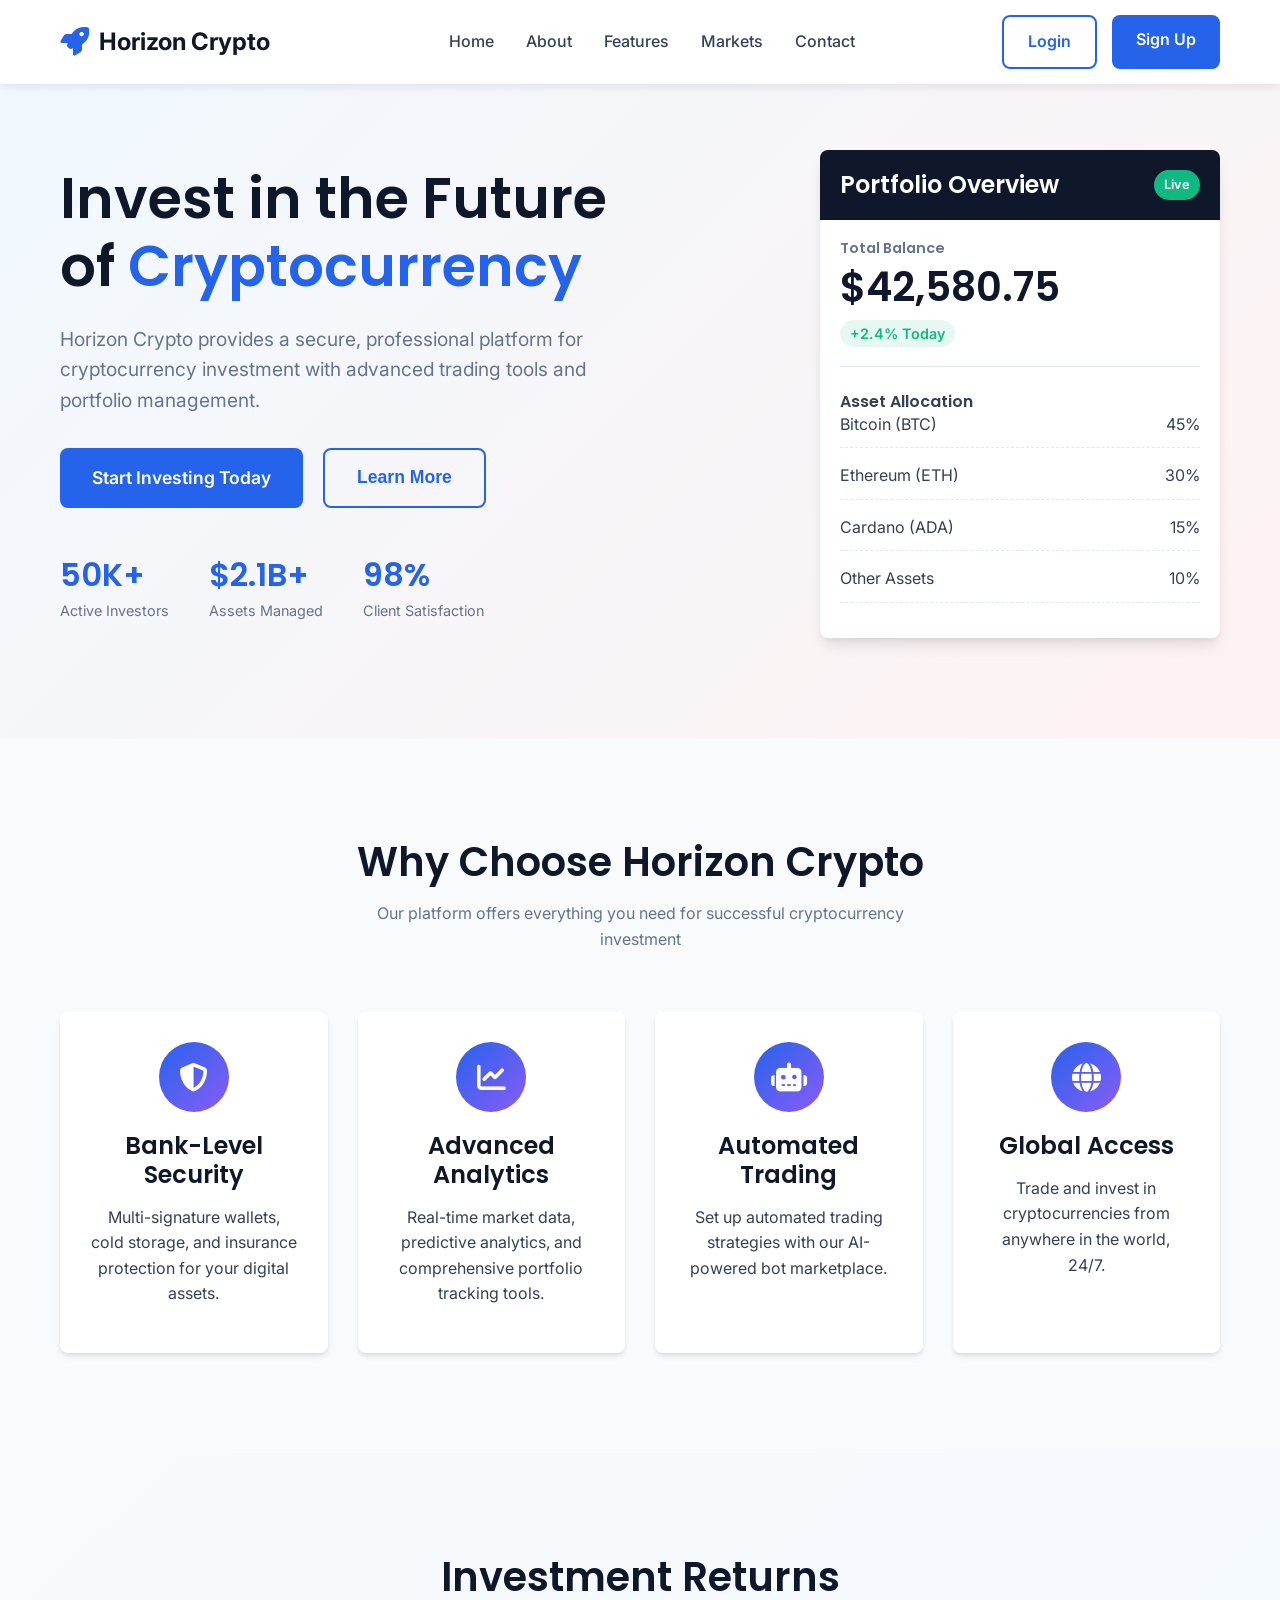
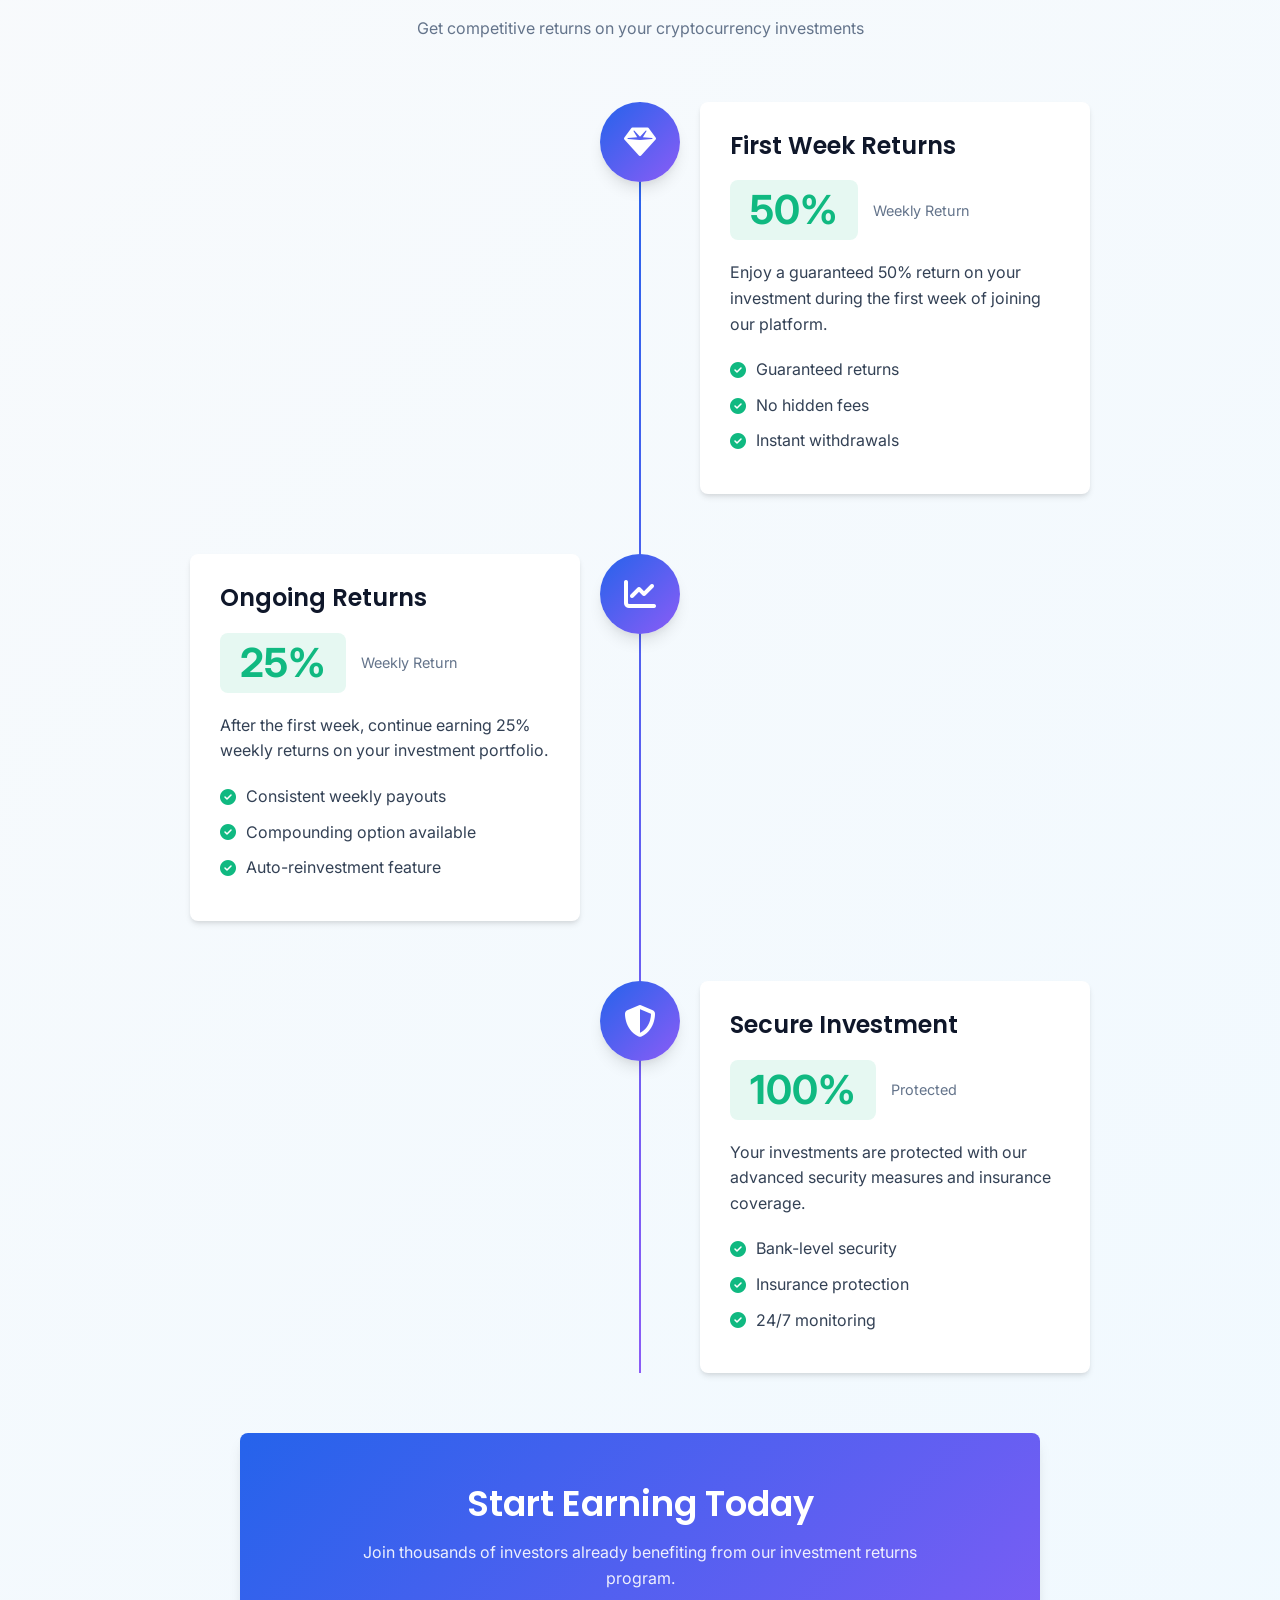
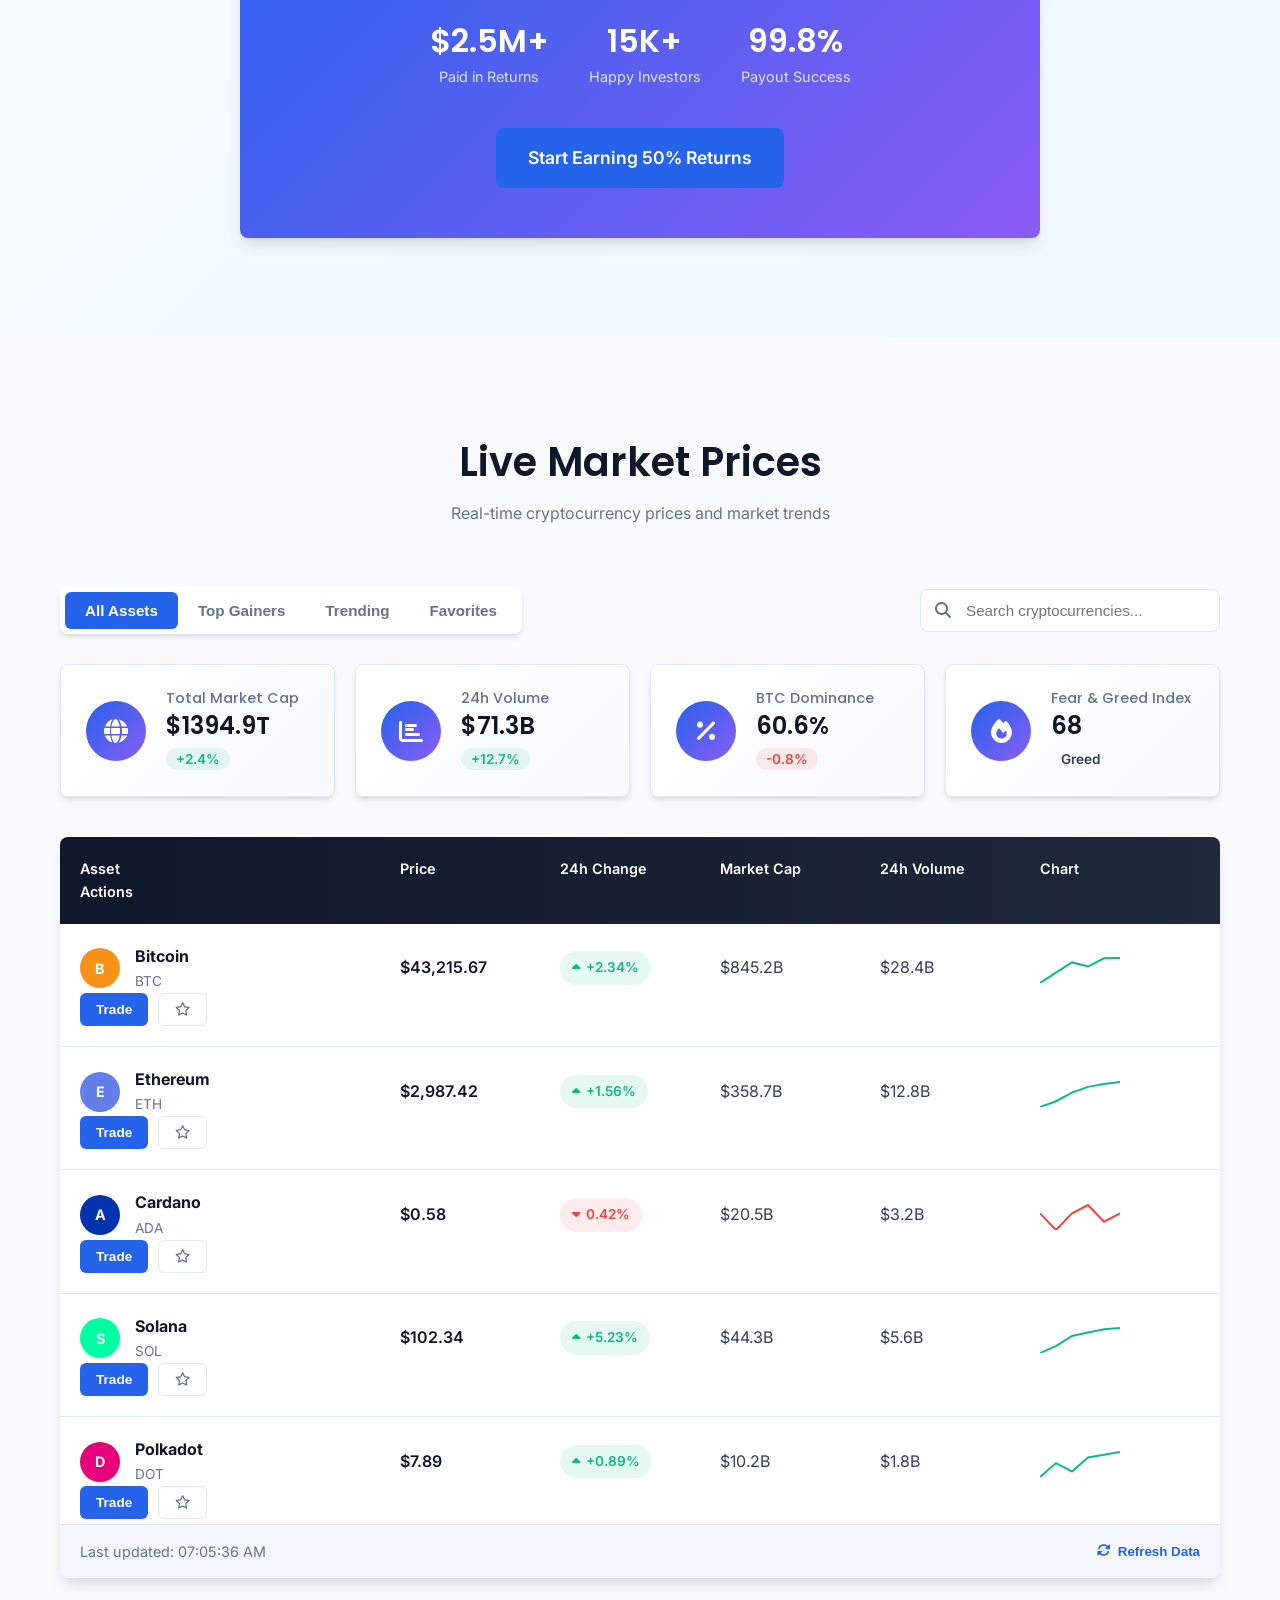
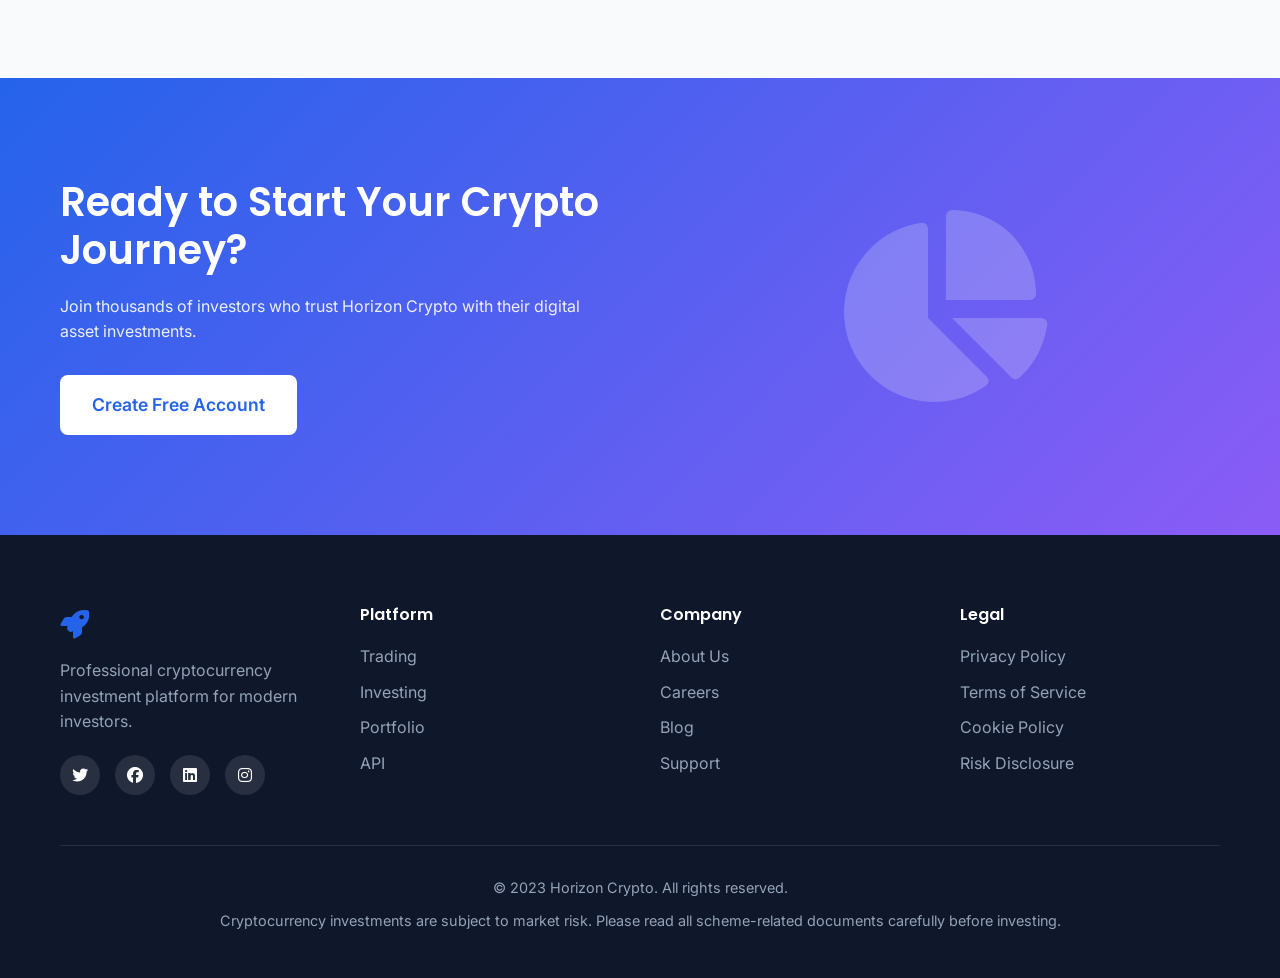
==== commit f7afa759: "Rewrite full project files" ====
--- a/index.html
+++ b/index.html
@@ -25,7 +25,7 @@
 
             <ul class="nav-menu">
                 <li><a href="#home">Home</a></li>
-                <li><a href="#about">About</a></li>
+                <li><a href="aboutUs.html">About</a></li>
                 <li><a href="#features">Features</a></li>
                 <li><a href="#markets">Markets</a></li>
                 <li><a href="#contact">Contact</a></li>
@@ -383,19 +383,19 @@
                 <div class="footer-section">
                     <h4>Company</h4>
                     <ul>
-                        <li><a href="#">About Us</a></li>
+                        <li><a href="aboutUs.html">About Us</a></li>
                         <li><a href="#">Careers</a></li>
-                        <li><a href="#">Blog</a></li>
-                        <li><a href="#">Support</a></li>
+                        <li><a href="blog.html">Blog</a></li>
+                        <li><a href="support.html">Support</a></li>
                     </ul>
                 </div>
 
                 <div class="footer-section">
                     <h4>Legal</h4>
                     <ul>
-                        <li><a href="#">Privacy Policy</a></li>
-                        <li><a href="#">Terms of Service</a></li>
-                        <li><a href="#">Cookie Policy</a></li>
+                        <li><a href="privacy-policy.html">Privacy Policy</a></li>
+                        <li><a href="terms-of-service.html">Terms of Service</a></li>
+                        <li><a href="cookies.html">Cookie Policy</a></li>
                         <li><a href="#">Risk Disclosure</a></li>
                     </ul>
                 </div>
--- a/CSS/main.css
+++ b/CSS/main.css
@@ -1944,3 +1944,260 @@
     }
 }
 
+
+
+
+
+/* ==================================== */
+/* PROFESSIONAL MOBILE NAVIGATION */
+/* ==================================== */
+
+/* Tablet: 577px - 768px */
+@media (max-width: 768px) {
+    .nav-container {
+        display: flex !important;
+        justify-content: space-between !important;
+        align-items: center !important;
+        padding: 0 15px !important;
+    }
+
+    .logo {
+        font-size: 1.2rem !important;
+    }
+
+    .logo i {
+        font-size: 1.4rem !important;
+    }
+
+
+
+
+
+    /* Professional button styling for mobile */
+    .nav-buttons {
+        display: flex !important;
+        flex-direction: row !important;
+        gap: 8px !important;
+        margin-left: auto !important;
+        margin-right: 10px !important;
+    }
+    
+    .nav-buttons .btn {
+        padding: 8px 16px !important;
+        font-size: 0.9rem !important;
+        min-width: 70px !important;
+        text-align: center !important;
+        border-radius: 30px !important;
+        font-weight: 600 !important;
+        letter-spacing: 0.3px !important;
+        transition: all 0.3s ease !important;
+        box-shadow: 0 2px 4px rgba(0, 0, 0, 0.05) !important;
+    }
+
+    .nav-buttons .btn-outline {
+        background-color: transparent !important;
+        border: 2px solid var(--primary-color) !important;
+        color: var(--primary-color) !important;
+    }
+
+    .nav-buttons .btn-outline:hover,
+    .nav-buttons .btn-outline:active {
+        background-color: rgba(37, 99, 235, 0.1) !important;
+        transform: translateY(-1px) !important;
+    }
+
+    .nav-buttons .btn-primary {
+        background: linear-gradient(135deg, var(--primary-color), var(--accent-color));
+        border: none !important;
+        color: white !important;
+        box-shadow: 0 4px 10px rgba(37, 99, 235, 0.3) !important;
+    }
+
+    .nav-buttons .btn-primary:hover,
+    .nav-buttons .btn-primary:active {
+        transform: translateY(-1px) !important;
+        box-shadow: 0 6px 15px rgba(37, 99, 235, 0.4) !important;
+    }
+
+    .hamburger {
+        display: flex;
+        flex-direction: column;
+        cursor: pointer;
+        padding: 8px;
+        border-radius: 8px;
+        background-color: rgba(37, 99, 235, 0.05);
+        transition: all 0.3s ease;
+    }
+
+    .hamburger:hover {
+        background-color: rgba(37, 99, 235, 0.1);
+    }
+
+    .hamburger span {
+        width: 24px;
+        height: 2px;
+        background-color: var(--primary-color);
+        margin: 3px 0;
+        transition: 0.3s;
+        border-radius: 4px;
+    }
+    
+    .hamburger.active span:nth-child(1) {
+        transform: rotate(45deg) translate(5px, 5px);
+    }
+    
+    .hamburger.active span:nth-child(2) {
+        opacity: 0;
+        transform: translateX(-10px);
+    }
+    
+    .hamburger.active span:nth-child(3) {
+        transform: rotate(-45deg) translate(7px, -7px);
+    }
+}
+
+/* Large Mobile: 481px - 576px */
+@media (min-width: 481px) and (max-width: 576px) {
+    .nav-buttons .btn {
+        padding: 7px 14px;
+        font-size: 0.85rem;
+        min-width: 65px;
+    }
+    
+    .logo {
+        font-size: 1.1rem;
+    }
+    
+    .logo i {
+        font-size: 1.3rem;
+        margin-right: 6px;
+    }
+}
+
+/* Small Mobile: 376px - 480px */
+@media (min-width: 376px) and (max-width: 480px) {
+    .nav-buttons {
+        gap: 6px;
+        margin-right: 8px;
+    }
+    
+    .nav-buttons .btn {
+        padding: 6px 12px;
+        font-size: 0.8rem;
+        min-width: 60px;
+    }
+    
+    .logo {
+        font-size: 1rem;
+    }
+    
+    .logo i {
+        font-size: 1.2rem;
+        margin-right: 5px;
+    }
+    
+    .hamburger {
+        padding: 6px;
+    }
+    
+    .hamburger span {
+        width: 22px;
+        margin: 2.5px 0;
+    }
+}
+
+/* Extra Small Mobile: 321px - 375px */
+@media (min-width: 321px) and (max-width: 375px) {
+    .nav-buttons {
+        gap: 5px;
+        margin-right: 6px;
+    }
+    
+    .nav-buttons .btn {
+        padding: 5px 10px;
+        font-size: 0.75rem;
+        min-width: 55px;
+        border-width: 1.5px;
+    }
+    
+    .logo {
+        font-size: 0.9rem;
+    }
+    
+    .logo i {
+        font-size: 1.1rem;
+        margin-right: 4px;
+    }
+    
+    .hamburger {
+        padding: 5px;
+    }
+    
+    .hamburger span {
+        width: 20px;
+        height: 1.8px;
+        margin: 2.5px 0;
+    }
+}
+
+/* Tiny Mobile: 280px - 320px */
+@media (max-width: 320px) {
+    .nav-container {
+        padding: 0 10px;
+    }
+    
+    .nav-buttons {
+        gap: 4px;
+        margin-right: 5px;
+    }
+    
+    .nav-buttons .btn {
+        padding: 4px 8px;
+        font-size: 0.7rem;
+        min-width: 48px;
+        border-radius: 20px;
+    }
+    
+    .logo {
+        font-size: 0.8rem;
+    }
+    
+    .logo i {
+        font-size: 1rem;
+        margin-right: 3px;
+    }
+    
+    .hamburger {
+        padding: 4px;
+    }
+    
+    .hamburger span {
+        width: 18px;
+        height: 1.5px;
+        margin: 2px 0;
+    }
+
+    .nav-buttons .btn-outline {
+        border-width: 1px;
+    }
+
+    .nav-buttons .btn-primary {
+        box-shadow: 0 2px 5px rgba(37, 99, 235, 0.2);
+    }
+}
+
+/* Landscape mode optimization */
+@media (max-height: 500px) and (orientation: landscape) {
+    .nav-menu {
+        padding: 15px;
+    }
+    
+    .nav-menu li {
+        margin: 8px 0;
+    }
+    
+    .nav-menu a {
+        font-size: 1rem;
+        padding: 6px;
+    }
+}
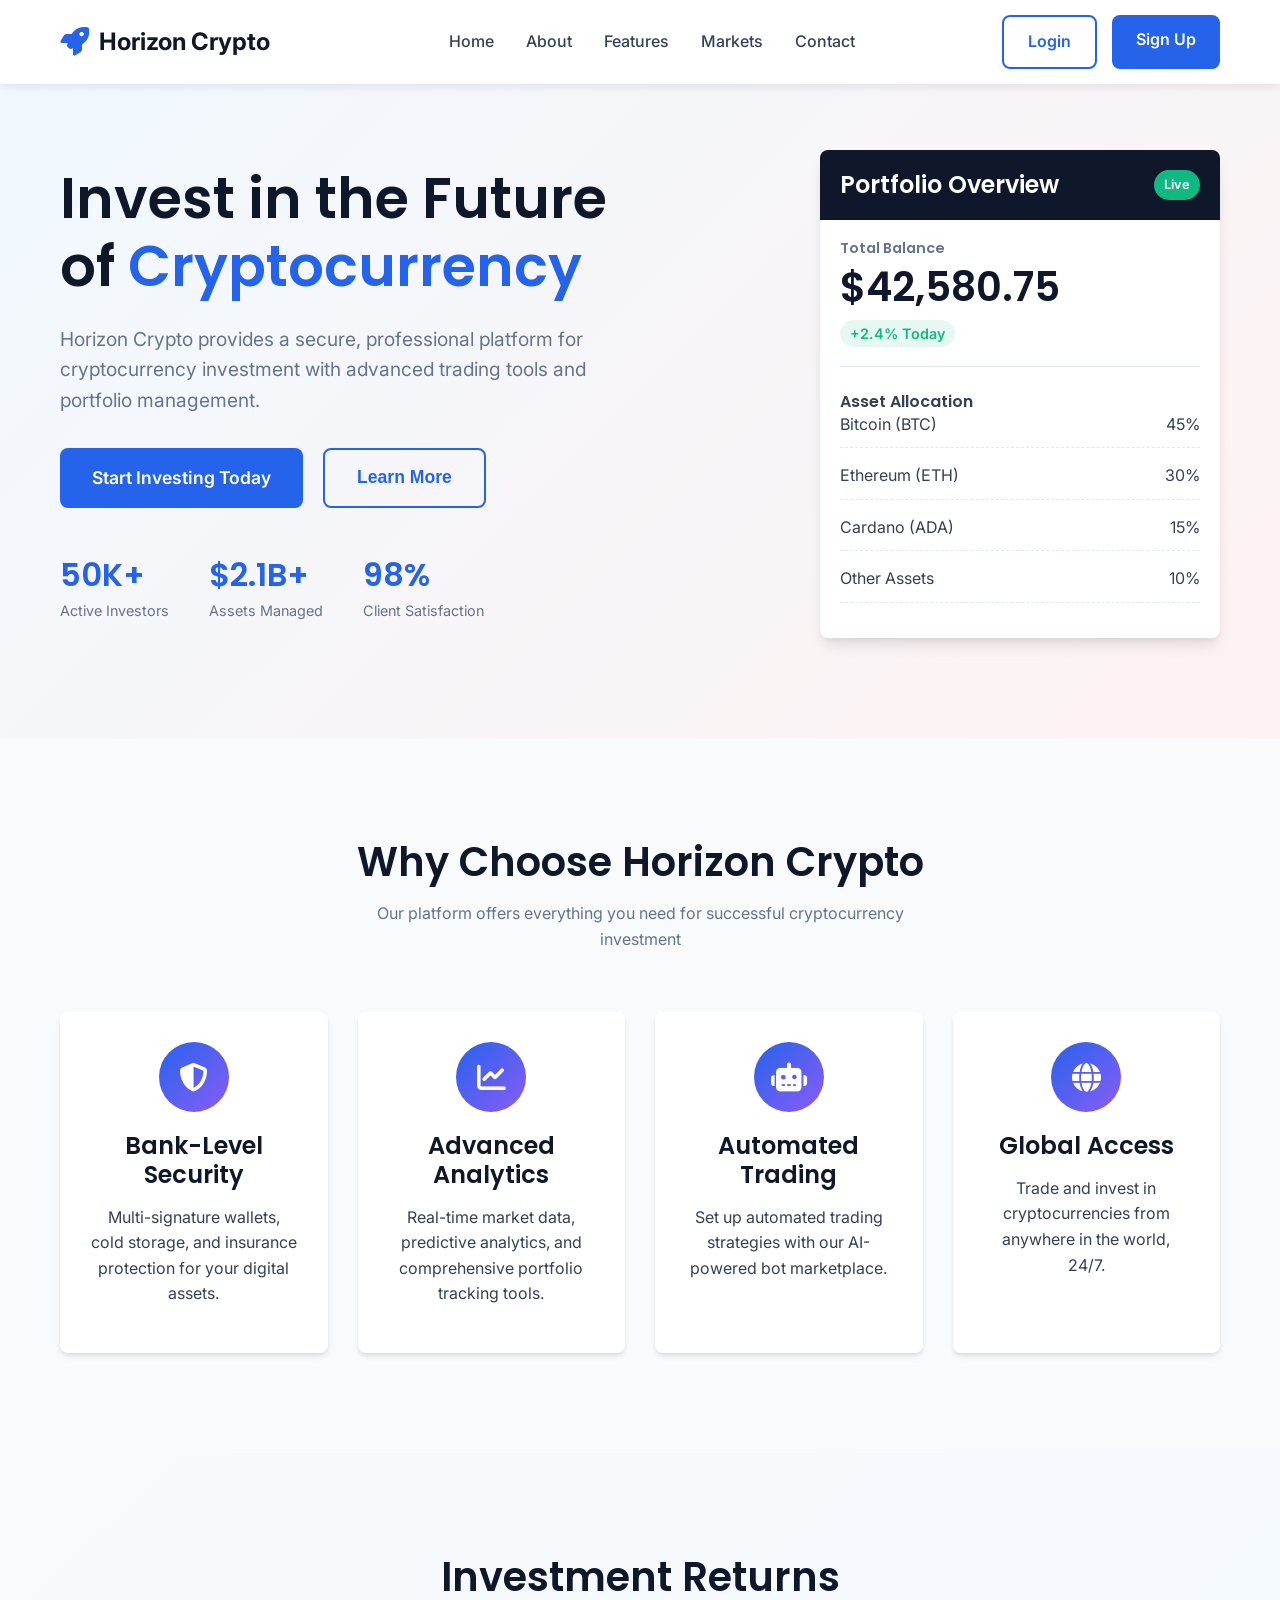
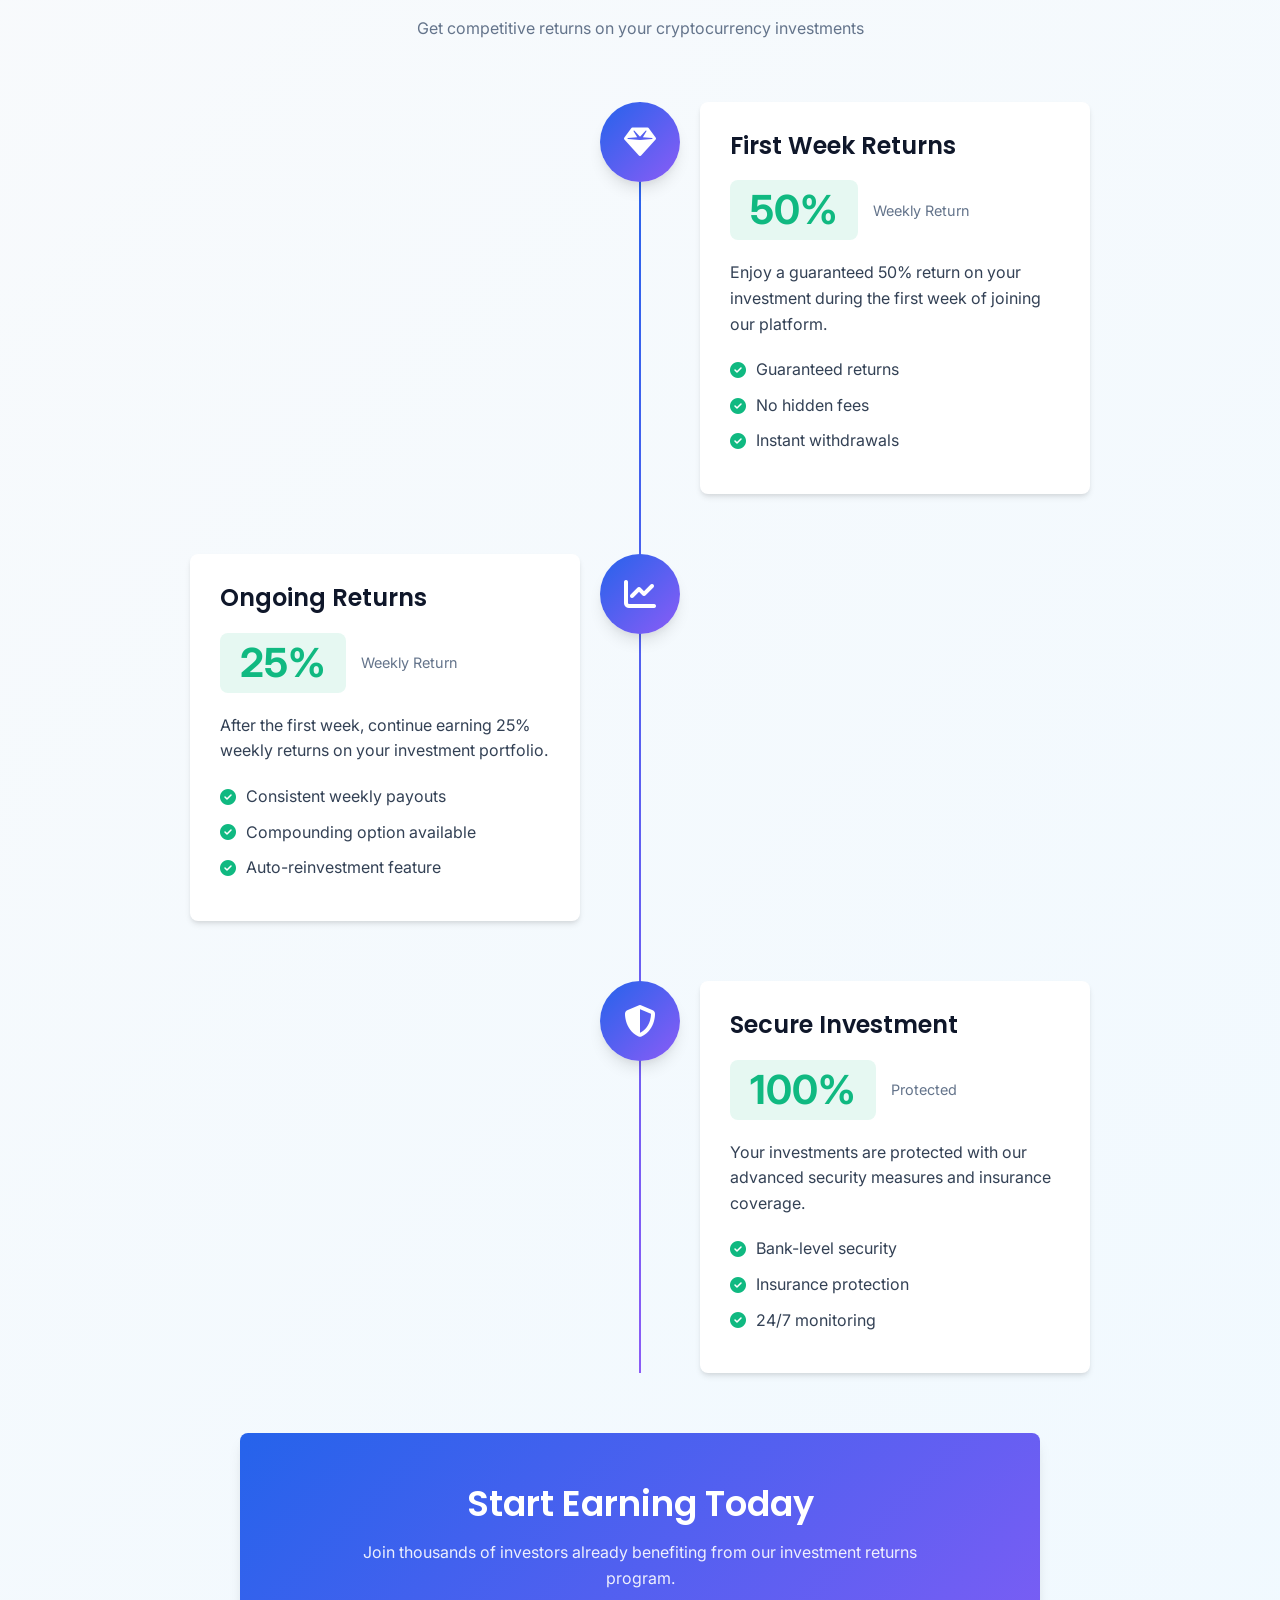
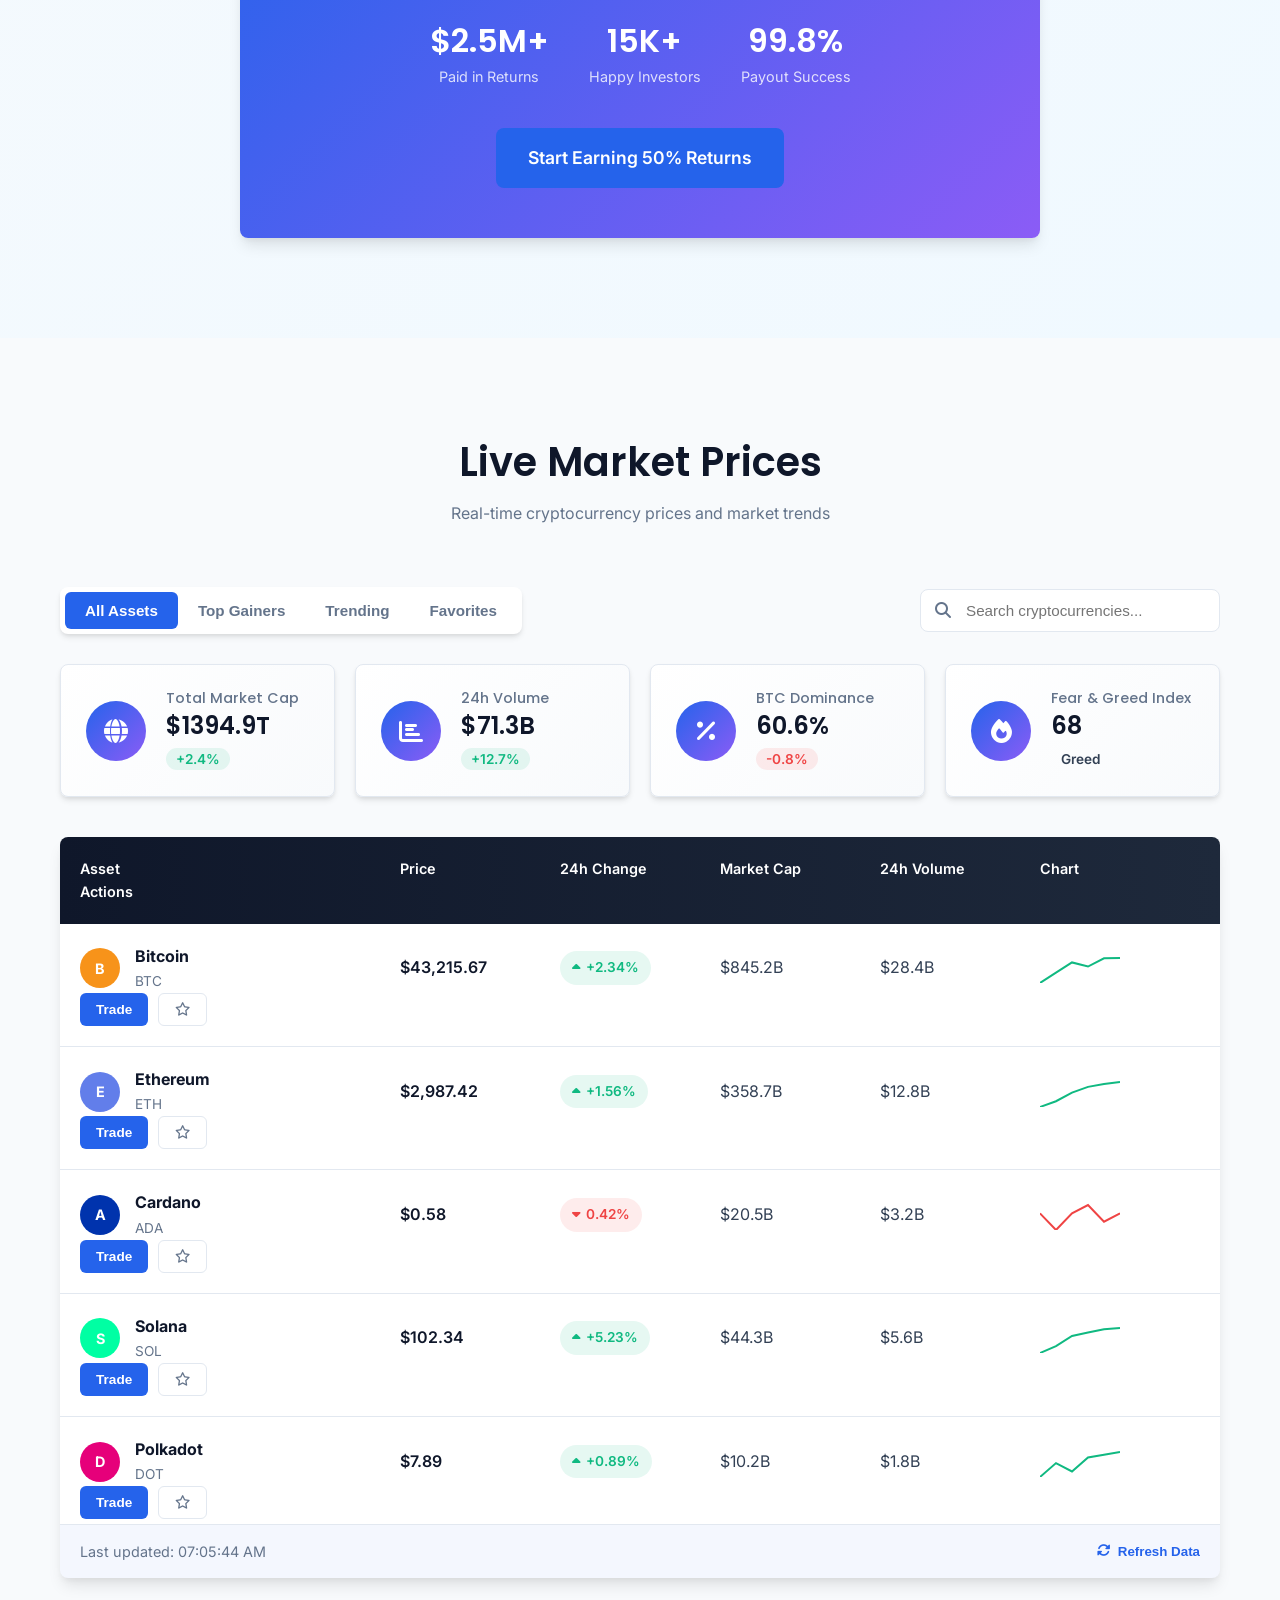
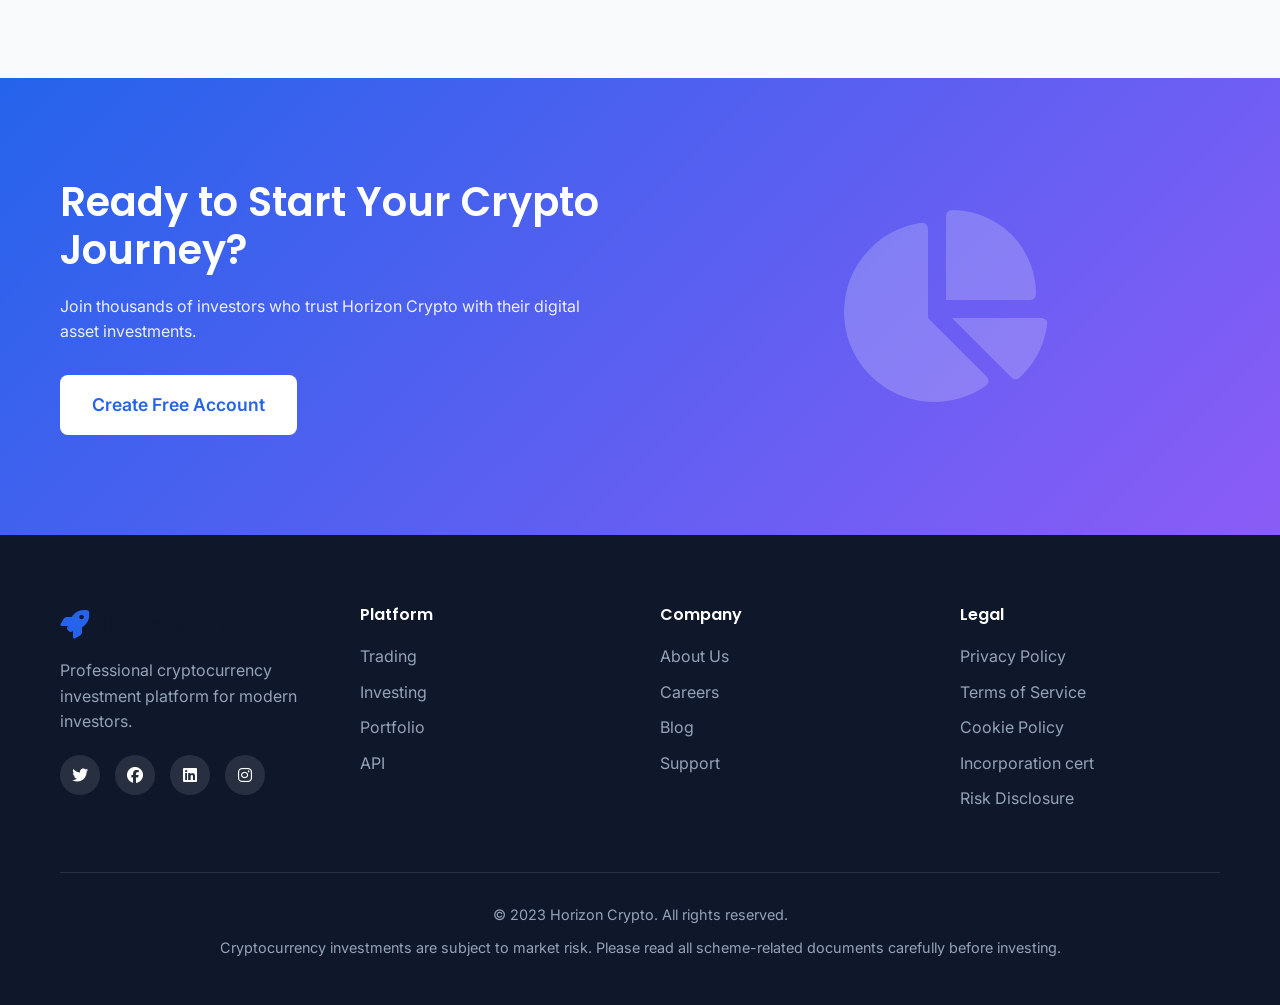
==== commit 6a73e322: "Rewrite full project files" ====
--- a/index.html
+++ b/index.html
@@ -396,7 +396,8 @@
                         <li><a href="privacy-policy.html">Privacy Policy</a></li>
                         <li><a href="terms-of-service.html">Terms of Service</a></li>
                         <li><a href="cookies.html">Cookie Policy</a></li>
-                        <li><a href="#">Risk Disclosure</a></li>
+                        <li><a href="incoporationCert.html">Incorporation cert</a></li>
+                        <li><a href="riskDisclosure.html">Risk Disclosure</a></li>
                     </ul>
                 </div>
             </div>
